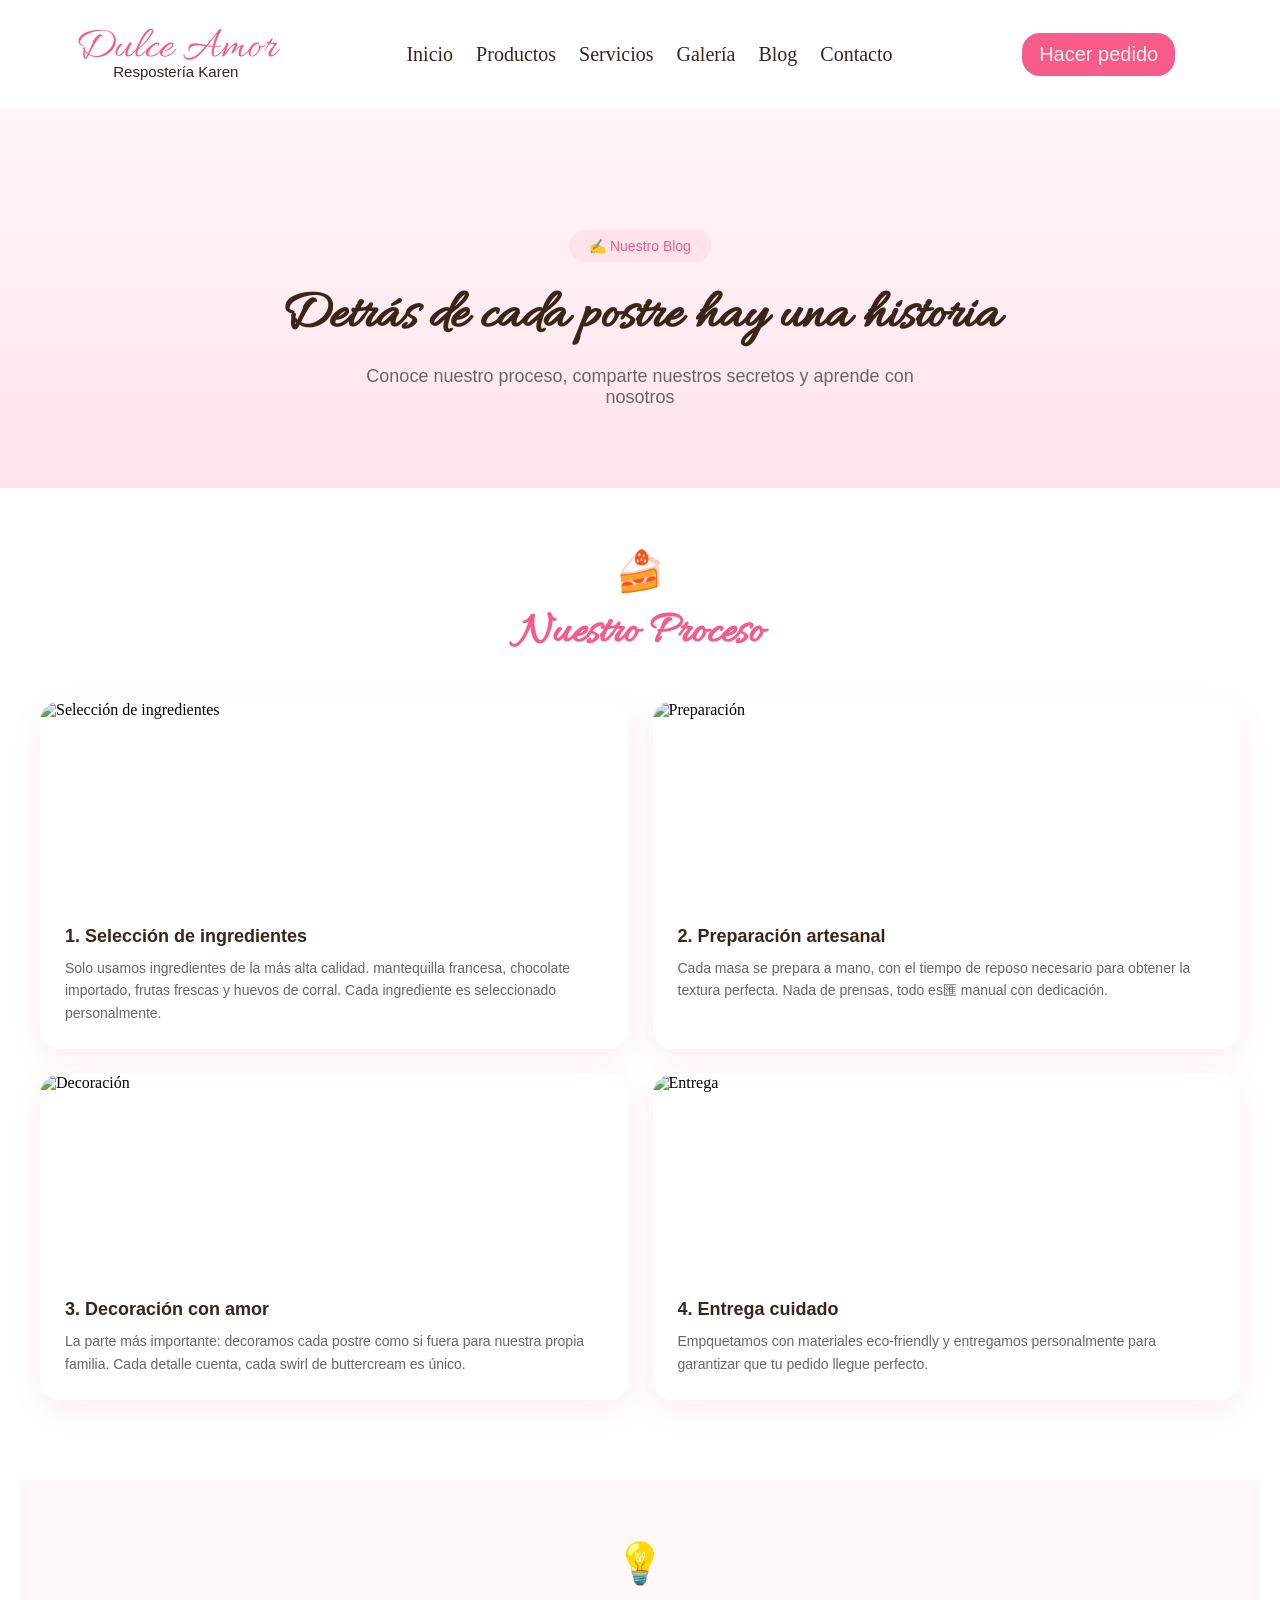
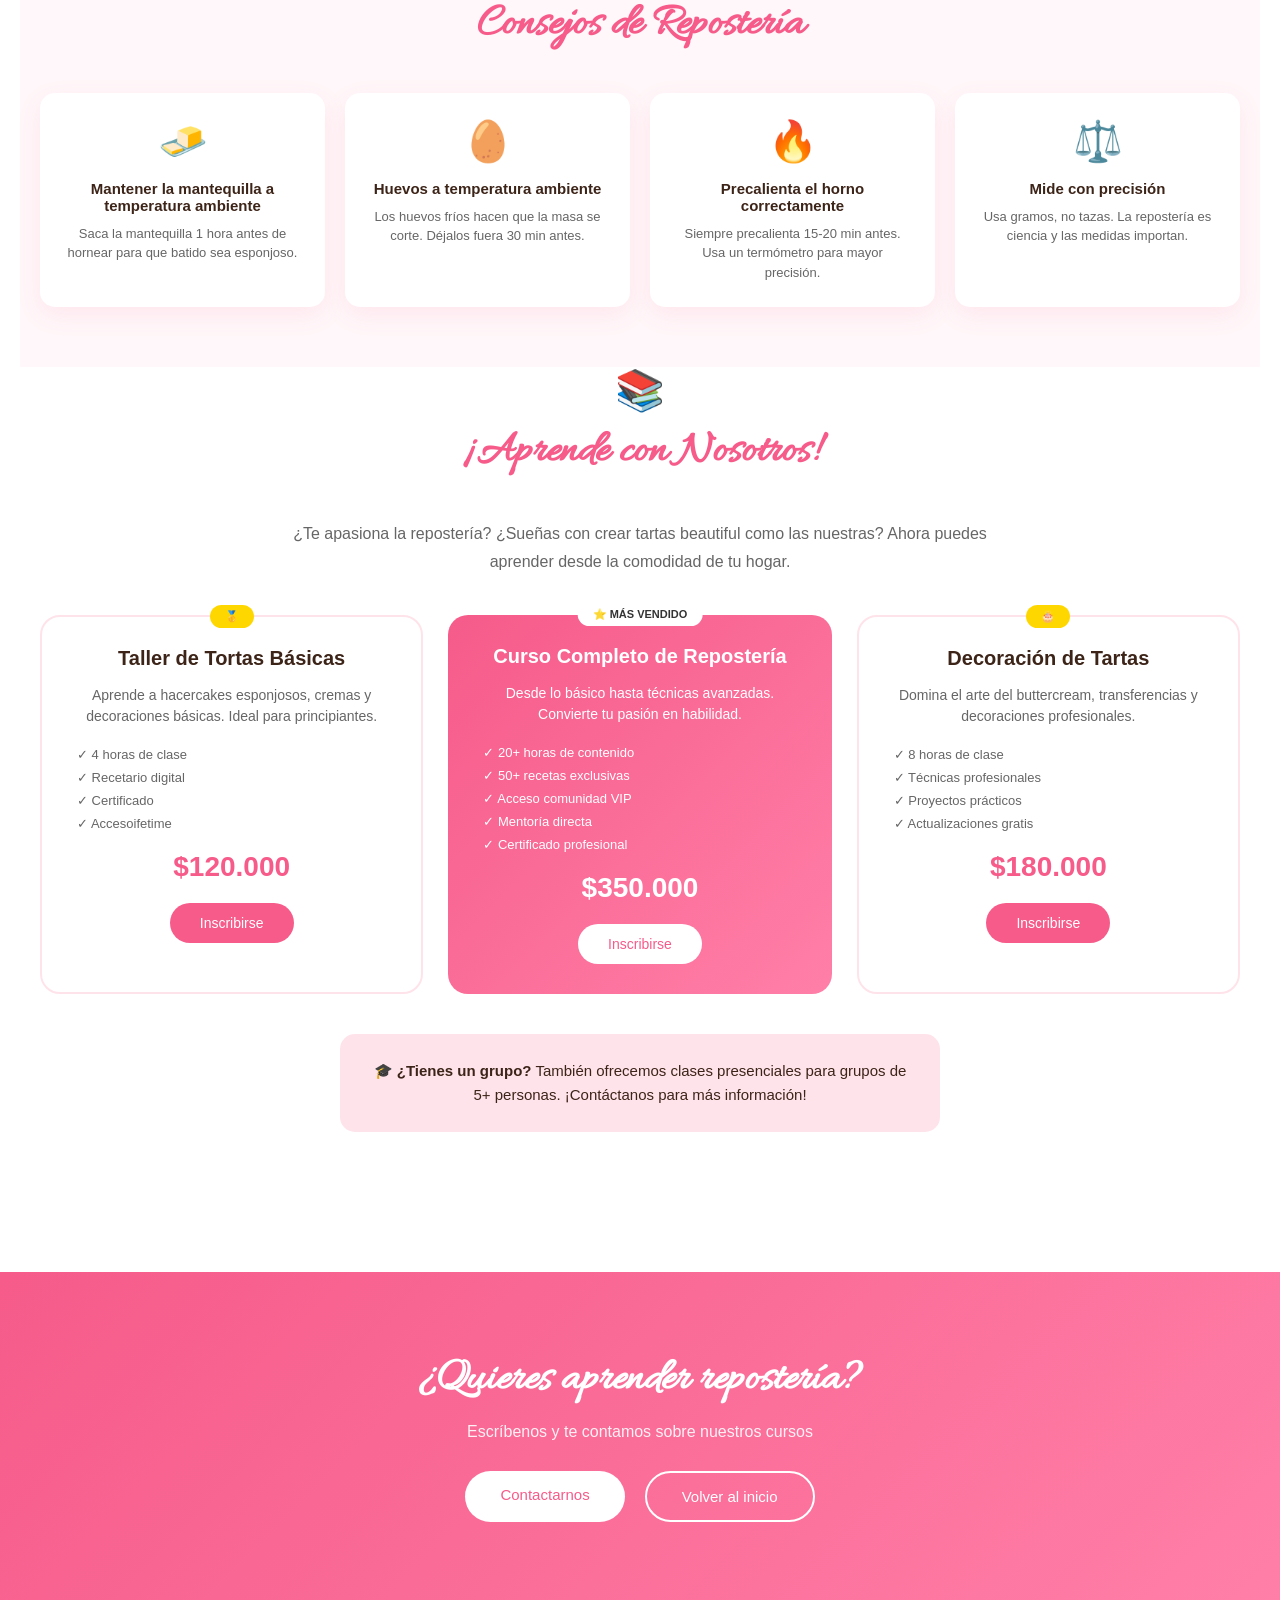
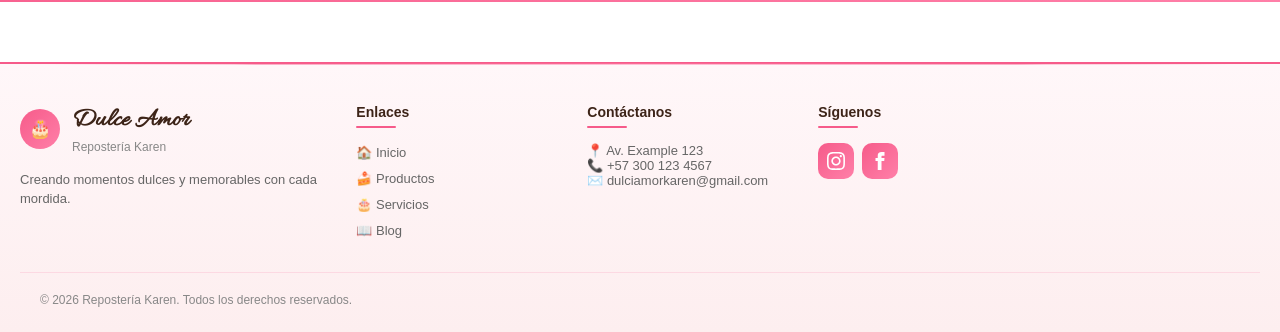
==== blog.html @ 6b04ffd4 "Agregar slider automatico con 4 imagenes en hero + particulas flotantes + enlace al blog en navbar +" ====
<!doctype html>
<html lang="es">
  <head>
    <meta charset="UTF-8" />
    <meta name="viewport" content="width=device-width, initial-scale=1.0" />
    <title>Blog - Repostería Karen</title>
    <link rel="stylesheet" href="style.css" />
    <link rel="stylesheet" href="blog.css" />
    <script src="script.js" defer></script>
  </head>
  <body>
    <header class="header">
      <nav class="navbar">
        <div class="navbar-brand">
          <div class="navbar-brand-text">
            <h1 class="navbar-title">Dulce Amor</h1>
            <span class="navbar-subtitle">Respostería Karen</span>
          </div>
        </div>

        <ul class="navbar-menu">
          <li><a href="index.html">Inicio</a></li>
          <li><a href="index.html#productos">Productos</a></li>
          <li><a href="servicios.html" target="_blank">Servicios</a></li>
          <li><a href="index.html#galeria">Galería</a></li>
          <li><a href="blog.html" class="active">Blog</a></li>
          <li><a href="index.html#contacto">Contacto</a></li>
        </ul>

        <a href="index.html#contacto" class="navbar-button">Hacer pedido</a>
      </nav>
    </header>

    <section class="blog-hero">
      <div class="blog-hero-content">
        <span class="blog-hero-tag">✍️ Nuestro Blog</span>
        <h1 class="blog-hero-title">Detrás de cada postre hay una historia</h1>
        <p class="blog-hero-subtitle">Conoce nuestro proceso, comparte nuestros secretos y aprende con nosotros</p>
      </div>
    </section>

    <section class="blog-sections">
      <div class="blog-container">
        
        <!-- Section: Nuestro Proceso -->
        <div class="blog-section">
          <div class="blog-section-header">
            <span class="blog-section-tag">🍰</span>
            <h2 class="blog-section-title">Nuestro Proceso</h2>
          </div>
          
          <div class="blog-cards">
            <article class="blog-card">
              <div class="blog-card-image">
                <img src="https://images.unsplash.com/photo-1556909114-f6e7ad7d3136?w=500&h=300&fit=crop" alt="Selección de ingredientes">
              </div>
              <div class="blog-card-content">
                <h3>1. Selección de ingredientes</h3>
                <p>Solo usamos ingredientes de la más alta calidad. mantequilla francesa, chocolate importado, frutas frescas y huevos de corral. Cada ingrediente es seleccionado personalmente.</p>
              </div>
            </article>
            
            <article class="blog-card">
              <div class="blog-card-image">
                <img src="https://images.unsplash.com/photo-1509440159596-0249088772ff?w=500&h=300&fit=crop" alt="Preparación">
              </div>
              <div class="blog-card-content">
                <h3>2. Preparación artesanal</h3>
                <p>Cada masa se prepara a mano, con el tiempo de reposo necesario para obtener la textura perfecta. Nada de prensas, todo es匯 manual con dedicación.</p>
              </div>
            </article>
            
            <article class="blog-card">
              <div class="blog-card-image">
                <img src="https://images.unsplash.com/photo-1571115177098-24ec42ed204d?w=500&h=300&fit=crop" alt="Decoración">
              </div>
              <div class="blog-card-content">
                <h3>3. Decoración con amor</h3>
                <p>La parte más importante: decoramos cada postre como si fuera para nuestra propia familia. Cada detalle cuenta, cada swirl de buttercream es único.</p>
              </div>
            </article>
            
            <article class="blog-card">
              <div class="blog-card-image">
                <img src="https://images.unsplash.com/photo-1606983340126-99ab4feaa64a?w=500&h=300&fit=crop" alt="Entrega">
              </div>
              <div class="blog-card-content">
                <h3>4. Entrega cuidado</h3>
                <p>Empquetamos con materiales eco-friendly y entregamos personalmente para garantizar que tu pedido llegue perfecto.</p>
              </div>
            </article>
          </div>
        </div>

        <!-- Section: Consejos -->
        <div class="blog-section alt-bg">
          <div class="blog-section-header">
            <span class="blog-section-tag">💡</span>
            <h2 class="blog-section-title">Consejos de Repostería</h2>
          </div>
          
          <div class="blog-tips-grid">
            <div class="blog-tip">
              <div class="blog-tip-icon">🧈</div>
              <h4>Mantener la mantequilla a temperatura ambiente</h4>
              <p>Saca la mantequilla 1 hora antes de hornear para que batido sea esponjoso.</p>
            </div>
            
            <div class="blog-tip">
              <div class="blog-tip-icon">🥚</div>
              <h4>Huevos a temperatura ambiente</h4>
              <p>Los huevos fríos hacen que la masa se corte. Déjalos fuera 30 min antes.</p>
            </div>
            
            <div class="blog-tip">
              <div class="blog-tip-icon">🔥</div>
              <h4>Precalienta el horno correctamente</h4>
              <p>Siempre precalienta 15-20 min antes. Usa un termómetro para mayor precisión.</p>
            </div>
            
            <div class="blog-tip">
              <div class="blog-tip-icon">⚖️</div>
              <h4>Mide con precisión</h4>
              <p>Usa gramos, no tazas. La repostería es ciencia y las medidas importan.</p>
            </div>
          </div>
        </div>

        <!-- Section: Clases -->
        <div class="blog-section classes-section">
          <div class="blog-section-header">
            <span class="blog-section-tag">📚</span>
            <h2 class="blog-section-title">¡Aprende con Nosotros!</h2>
          </div>
          
          <div class="classes-intro">
            <p>¿Te apasiona la repostería? ¿Sueñas con crear tartas beautiful como las nuestras? Ahora puedes aprender desde la comodidad de tu hogar.</p>
          </div>
          
          <div class="classes-grid">
            <div class="class-card">
              <div class="class-badge">🥇</div>
              <h3 class="class-title">Taller de Tortas Básicas</h3>
              <p class="class-description">Aprende a hacercakes esponjosos, cremas y decoraciones básicas. Ideal para principiantes.</p>
              <ul class="class-features">
                <li>✓ 4 horas de clase</li>
                <li>✓ Recetario digital</li>
                <li>✓ Certificado</li>
                <li>✓ Accesoifetime</li>
              </ul>
              <span class="class-price">$120.000</span>
              <a href="index.html#contacto" class="class-button">Inscribirse</a>
            </div>
            
            <div class="class-card featured">
              <div class="class-badge">⭐ MÁS VENDIDO</div>
              <h3 class="class-title">Curso Completo de Repostería</h3>
              <p class="class-description">Desde lo básico hasta técnicas avanzadas. Convierte tu pasión en habilidad.</p>
              <ul class="class-features">
                <li>✓ 20+ horas de contenido</li>
                <li>✓ 50+ recetas exclusivas</li>
                <li>✓ Acceso comunidad VIP</li>
                <li>✓ Mentoría directa</li>
                <li>✓ Certificado profesional</li>
              </ul>
              <span class="class-price">$350.000</span>
              <a href="index.html#contacto" class="class-button">Inscribirse</a>
            </div>
            
            <div class="class-card">
              <div class="class-badge">🎂</div>
              <h3 class="class-title">Decoración de Tartas</h3>
              <p class="class-description">Domina el arte del buttercream, transferencias y decoraciones profesionales.</p>
              <ul class="class-features">
                <li>✓ 8 horas de clase</li>
                <li>✓ Técnicas profesionales</li>
                <li>✓ Proyectos prácticos</li>
                <li>✓ Actualizaciones gratis</li>
              </ul>
              <span class="class-price">$180.000</span>
              <a href="index.html#contacto" class="class-button">Inscribirse</a>
            </div>
          </div>
          
          <div class="classes-cta">
            <p>🎓 <strong>¿Tienes un grupo?</strong> También ofrecemos clases presenciales para grupos de 5+ personas. ¡Contáctanos para más información!</p>
          </div>
        </div>

      </div>
    </section>

    <section class="cta-section">
      <div class="cta-container">
        <h2 class="cta-title">¿Quieres aprender repostería?</h2>
        <p class="cta-subtitle">Escríbenos y te contamos sobre nuestros cursos</p>
        <div class="cta-buttons">
          <a href="index.html#contacto" class="cta-button primary">Contactarnos</a>
          <a href="index.html" class="cta-button secondary">Volver al inicio</a>
        </div>
      </div>
    </section>

    <footer class="footer">
      <div class="footer-container">
        <div class="footer-brand">
          <div class="footer-logo">
            <div class="footer-logo-icon">🎂</div>
            <div>
              <h3>Dulce Amor</h3>
              <span style="font-family: 'Poppins', sans-serif; font-size: 12px; color: #888;">Repostería Karen</span>
            </div>
          </div>
          <p>Creando momentos dulces y memorables con cada mordida.</p>
        </div>
        
        <div class="footer-section">
          <h4>Enlaces</h4>
          <ul class="footer-links">
            <li><a href="index.html">🏠 Inicio</a></li>
            <li><a href="index.html#productos">🍰 Productos</a></li>
            <li><a href="servicios.html">🎂 Servicios</a></li>
            <li><a href="blog.html">📖 Blog</a></li>
          </ul>
        </div>
        
        <div class="footer-section">
          <h4>Contáctanos</h4>
          <p style="font-family: 'Poppins', sans-serif; font-size: 13px; color: #666;">📍 Av. Example 123</p>
          <p style="font-family: 'Poppins', sans-serif; font-size: 13px; color: #666;">📞 +57 300 123 4567</p>
          <p style="font-family: 'Poppins', sans-serif; font-size: 13px; color: #666;">✉️ dulciamorkaren@gmail.com</p>
        </div>
        
        <div class="footer-section">
          <h4>Síguenos</h4>
          <div class="social-icons">
            <a href="#" class="social-link">
              <svg xmlns="http://www.w3.org/2000/svg" width="18" height="18" viewBox="0 0 24 24" fill="white"><path d="M12 2.163c3.204 0 3.584.012 4.85.07 3.252.148 4.771 1.691 4.919 4.919.058 1.265.069 1.645.069 4.849 0 3.205-.012 3.584-.069 4.849-.149 3.225-1.664 4.771-4.919 4.919-1.266.058-1.644.07-4.85.07-3.204 0-3.584-.012-4.849-.07-3.26-.149-4.771-1.699-4.919-4.92-.058-1.265-.07-1.644-.07-4.849 0-3.204.013-3.583.07-4.849.149-3.227 1.664-4.771 4.919-4.919 1.266-.057 1.645-.069 4.849-.069zm0-2.163c-3.259 0-3.667.014-4.947.072-4.358.2-6.78 2.618-6.98 6.98-.059 1.281-.073 1.689-.073 4.948 0 3.259.014 3.668.072 4.948.2 4.358 2.618 6.78 6.98 6.98 1.281.058 1.689.072 4.948.072 3.259 0 3.668-.014 4.948-.072 4.354-.2 6.782-2.618 6.979-6.98.059-1.28.073-1.689.073-4.948 0-3.259-.014-3.667-.072-4.947-.196-4.354-2.617-6.78-6.979-6.98-1.281-.059-1.69-.073-4.949-.073zm0 5.838c-3.403 0-6.162 2.759-6.162 6.162s2.759 6.163 6.162 6.163 6.162-2.759 6.162-6.163c0-3.403-2.759-6.162-6.162-6.162zm0 10.162c-2.209 0-4-1.79-4-4 0-2.209 1.791-4 4-4s4 1.791 4 4c0 2.21-1.791 4-4 4zm6.406-11.845c-.796 0-1.441.645-1.441 1.44s.645 1.44 1.441 1.44c.795 0 1.439-.645 1.439-1.44s-.644-1.44-1.439-1.44z"/></svg>
            </a>
            <a href="#" class="social-link">
              <svg xmlns="http://www.w3.org/2000/svg" width="18" height="18" viewBox="0 0 24 24" fill="white"><path d="M9 8h-3v4h3v12h5v-12h3.642l.358-4h-4v-1.667c0-.955.192-1.333 1.115-1.333h2.885v-5h-3.808c-3.596 0-5.192 1.583-5.192 4.615v3.385z"/></svg>
            </a>
          </div>
        </div>
      </div>
      <div class="footer-bottom">
        <p>© 2026 Repostería Karen. Todos los derechos reservados.</p>
      </div>
    </footer>
  </body>
</html>
---- style.css ----
@import url("https://fonts.googleapis.com/css2?family=Dancing+Script:wght@400..700&display=swap");

@import url("https://fonts.googleapis.com/css2?family=Great+Vibes&display=swap");

@import url("https://fonts.googleapis.com/css2?family=Allura&display=swap");

:root {
  /* Fondo principal */
  --bg-soft-pink: #fdeeef;

  /* Rosa principal */
  --primary-pink: #f65b8a;

  /* Rosa botones */
  --button-pink: #ff7fa8;

  /* Rosa pastel claro */
  --light-pink: #f9c8d3;

  /* Rosa muy suave */
  --soft-rose: #ffe3ea;

  /* Texto oscuro */
  --dark-brown: #3d2418;

  /* Blanco crema */
  --cream-white: #fff9f8;

  /* Blanco navbar */
  --navbar-white: #ffffff;

  /* Sombras suaves */
  --shadow-pink: rgba(246, 91, 138, 0.15);

  /* Altura para móviles */
  --vh: 1vh;
}

* {
  margin: 0;
  padding: 0;
  box-sizing: border-box;
}

.header {
  width: 100%;
  position: fixed;
  top: 0;
  left: 0;
  z-index: 1000;
  background: var(--navbar-white);
  transition: box-shadow 0.3s ease, padding 0.3s ease;
}

.header.scrolled {
  box-shadow: 0 2px 20px rgba(61, 36, 24, 0.1);
}

.header.scrolled .navbar {
  padding: 15px 40px;
}

body {
  padding-top: 90px;
}

.navbar {
  display: flex;
  justify-content: space-around;
  align-items: center;
  padding: 30px 40px;
}

.navbar-menu {
  display: flex;
  align-items: center;
  gap: 23px;
  list-style: none;
}

a {
  text-decoration: none;
  color: #3d2418;
  font-size: 20px;
}

a:hover{
  color: lab(3.07% 3.67 3.43);
}

.navbar-brand {
  display: flex;
  align-items: center;
  margin-left: -30px;
}

img {
  width: 110px;
  height: 80px;
}

.navbar-brand-text {
  display: flex;
  flex-direction: column;
  align-items: center;
  justify-content: center;
  line-height: 0.8;
}

.navbar-title {
  color: var(--primary-pink);
  font-family: "Allura", cursive;
  font-weight: 400;
  font-style: normal;
  font-size: 45px;
}

.navbar-subtitle {
  font-family: "Poppins", sans-serif;
  color: #3d2418;
  font-size: 15px;
}

.navbar-button {
  padding: 10px 17px;
  border-radius: 18px;
  border: none;
  background-color: #f65b8a;
  font-family: "Poppins", sans-serif;
  color: var(--bg-soft-pink);
  align-items: center;
  display: flex;
  gap: 6px;
}

.navbar-button:hover {
  background-color: #f65b8af3;
  cursor: pointer;
}

.hero {
  width: 100%;
  height: auto;
  min-height: 100vh;
}

.hero-container {
  display: flex;
  justify-content: space-between;
  padding: 50px 130px;
}

.hero-content {
  color: var(--primary-pink);
  font-family: "Allura", cursive;
  font-weight: 400;
  font-style: normal;
  font-size: 40px;
  max-width: 500px;
}

.hero-title {
  font-family: "Allura", cursive;
  font-weight: 400;
  font-style: normal;
  font-size: 95px;
  line-height: 1.1;
  margin-bottom: 0;
}

.hero-subtitle {
  color: #3d2418;
  font-family: "Poppins", sans-serif;
}

.hero-subtitle-wrapper {
  max-width: 500px;
  font-size: 29px;
  margin-top: -15px;
}

.hero-highlight {
  font-family: "Poppins", sans-serif;
  font-size: 50px;
  font-weight: 100;
}

.hero-image {
  width: 600px;
  height: 570px;
  margin-left: 30px;
}

/* Slider del Hero */
.hero-slider {
  position: relative;
  width: 550px;
  height: 500px;
  border-radius: 25px;
  overflow: hidden;
  box-shadow: 0 20px 50px rgba(246, 91, 138, 0.25);
}

.slider-wrapper {
  width: 100%;
  height: 100%;
  position: relative;
}

.slider-slide {
  position: absolute;
  top: 0;
  left: 0;
  width: 100%;
  height: 100%;
  opacity: 0;
  transition: opacity 0.8s ease;
}

.slider-slide.active {
  opacity: 1;
}

.slider-slide img {
  width: 100%;
  height: 100%;
  object-fit: cover;
}

.slider-nav {
  position: absolute;
  top: 50%;
  left: 0;
  right: 0;
  transform: translateY(-50%);
  display: flex;
  justify-content: space-between;
  padding: 0 15px;
  pointer-events: none;
}

.slider-btn {
  width: 45px;
  height: 45px;
  background: rgba(255, 255, 255, 0.9);
  border: none;
  border-radius: 50%;
  cursor: pointer;
  font-size: 18px;
  color: var(--primary-pink);
  pointer-events: all;
  transition: all 0.3s ease;
  box-shadow: 0 4px 15px rgba(0,0,0,0.1);
}

.slider-btn:hover {
  background: var(--primary-pink);
  color: white;
  transform: scale(1.1);
}

.slider-dots {
  position: absolute;
  bottom: 20px;
  left: 50%;
  transform: translateX(-50%);
  display: flex;
  gap: 10px;
}

.dot {
  width: 12px;
  height: 12px;
  border-radius: 50%;
  background: rgba(255, 255, 255, 0.5);
  cursor: pointer;
  transition: all 0.3s ease;
}

.dot.active {
  background: var(--primary-pink);
  transform: scale(1.2);
}

.dot:hover {
  background: var(--button-pink);
}

/* Partículas flotantes */
.particles {
  position: absolute;
  top: 0;
  left: 0;
  width: 100%;
  height: 100%;
  overflow: hidden;
  pointer-events: none;
  z-index: 0;
}

.particle {
  position: absolute;
  border-radius: 50%;
  opacity: 0.6;
  animation: float-particle 15s infinite linear;
}

@keyframes float-particle {
  0% {
    transform: translateY(100vh) rotate(0deg);
    opacity: 0;
  }
  10% {
    opacity: 0.6;
  }
  90% {
    opacity: 0.6;
  }
  100% {
    transform: translateY(-100vh) rotate(360deg);
    opacity: 0;
  }
}

.hero-description-wrapper {
  max-width: 300px;
  margin-top: 17px;
}

.hero-description {
  font-weight: 100;
  color: #3d2418;
  font-family: "Poppins", sans-serif;
  font-size: 20px;
}

.hero-buttons {
  display: flex;
  align-items: center;
  gap: 20px;
  margin-top: 20px;
}

/* Banner de Promociones */
.promo-banner {
  padding: 40px 20px 60px;
  background: linear-gradient(180deg, #fff7f9 0%, var(--soft-rose) 100%);
}

.promo-container {
  max-width: 900px;
  margin: 0 auto;
  display: grid;
  grid-template-columns: repeat(2, 1fr);
  gap: 25px;
}

.promo-card {
  background: white;
  border-radius: 20px;
  padding: 25px;
  display: flex;
  align-items: center;
  gap: 20px;
  box-shadow: 0 10px 30px rgba(246, 91, 138, 0.12);
  transition: all 0.3s ease;
  position: relative;
  overflow: hidden;
}

.promo-card::before {
  content: '';
  position: absolute;
  top: 0;
  left: 0;
  width: 5px;
  height: 100%;
  background: linear-gradient(180deg, var(--primary-pink), var(--button-pink));
}

.promo-card:hover {
  transform: translateY(-5px);
  box-shadow: 0 20px 40px rgba(246, 91, 138, 0.2);
}

.promo-card.secondary {
  background: linear-gradient(135deg, var(--primary-pink), var(--button-pink));
  color: white;
}

.promo-card.secondary::before {
  background: white;
}

.promo-card.secondary .promo-badge {
  background: gold;
  color: #333;
}

.promo-card.secondary .promo-title,
.promo-card.secondary .promo-subtitle,
.promo-card.secondary .promo-description {
  color: white;
}

.promo-card.secondary .promo-button {
  background: white;
  color: var(--primary-pink);
}

.promo-badge {
  position: absolute;
  top: 10px;
  right: 10px;
  background: var(--primary-pink);
  color: white;
  font-family: "Poppins", sans-serif;
  font-size: 10px;
  font-weight: 600;
  padding: 4px 10px;
  border-radius: 12px;
  text-transform: uppercase;
}

.promo-content {
  flex: 1;
}

.promo-title {
  font-family: "Poppins", sans-serif;
  font-size: 18px;
  font-weight: 700;
  color: var(--primary-pink);
  margin-bottom: 5px;
}

.promo-subtitle {
  font-family: "Poppins", sans-serif;
  font-size: 13px;
  color: #666;
  margin-bottom: 8px;
}

.promo-code {
  font-family: "Poppins", sans-serif;
  font-size: 12px;
  color: var(--primary-pink);
  font-weight: 600;
  background: var(--soft-rose);
  padding: 4px 10px;
  border-radius: 8px;
  display: inline-block;
  margin-bottom: 10px;
}

.promo-description {
  font-family: "Poppins", sans-serif;
  font-size: 14px;
  color: var(--primary-pink);
  font-weight: 600;
}

.promo-button {
  display: inline-block;
  padding: 10px 18px;
  background: var(--primary-pink);
  color: white;
  border-radius: 20px;
  text-decoration: none;
  font-family: "Poppins", sans-serif;
  font-size: 12px;
  font-weight: 500;
  transition: all 0.3s ease;
}

.promo-button:hover {
  background: var(--button-pink);
  transform: scale(1.05);
}

.promo-image {
  font-size: 50px;
  flex-shrink: 0;
}

/* Responsive promo */
@media (max-width: 1024px) {
  .promo-container {
    grid-template-columns: 1fr;
    gap: 20px;
  }
  
  .promo-card {
    padding: 20px;
  }
}

.btn-primary {
  border: none;
  padding: 13.8px 20px;
  transition: 0.5s all;
  border-radius: 18px;
  background-color: var(--primary-pink);
  color: #fff;
}

.btn-secondary {
  border-radius: 18px;
  padding: 14px 24px;
  background-color: #fff;
  border: 1.8px #f65b8a solid;
  color: #f65b8a;
  transition: 0.6s all;
}

.btn-primary:hover {
  background-color: #fff;
  color: #f65b8a;
  cursor: pointer;
  border: #f65b8a 1.9px solid;
}

.btn-secondary:hover {
  background-color: #f65b8a;
  color: #fff;
  cursor: pointer;
  border: none;
}

.about {
  margin-top: 100px;
  width: 100%;
  padding: 10px 30px;
}

.about-container {
  width: 100%;
  max-width: 1000px;
  margin: 0 auto;
  height: auto;
  min-height: 500px;
  display: flex;
  gap: 60px;
  padding: 20px 30px;
  justify-content: center;
  align-items: center;
}

.about-title {
  color: #f65b8a;
  font-family: "Allura", cursive;
  font-weight: 500;
  font-style: normal;
  font-size: 50px;
  text-align: center;
}

.about-description {
  color: #3d2418;
  font-family: "Poppins", sans-serif;
  font-weight: 100;
  font-size: 16px;
}

.about-description-wrapper {
  max-width: 450px;
}

.about-features {
  display: flex;
  gap: 20px;
  width: 600px;
  height: 200px;
  text-align: center;
  margin-top: 40px;
}

.feature-title {
  font-size: 17px;
  color: #3d2418;
  font-family: "Poppins", sans-serif;
  line-height: 1.5;
}

.feature-description {
  font-size: 14px;
}

.feature-card {
  width: 120px;
  height: 200px;

  line-height: 1.2;
  font-family: "Poppins", sans-serif;
  font-weight: 100;
}

.about-image-wrapper {
  width: 350px;
  height: 370px;
}

.about-image {
  width: 350px;
  height: 370px;
  transition: 0.4s all;
}

.about-image:hover {
  transform: scale(1.1);
}

.featured_products {
  width: 100%;
  max-width: 1400px;
  margin: 0 auto;
  padding: 10px 20px;
  background: #fff7f9;
}

.section_title {
  text-align: center;
  margin-bottom: 30px;
}

.products_title {
  font-size: 65px;
  color: #f45b93;
  font-family: "Great Vibes", cursive;
  font-weight: 400;
}

.products_subtitle {
  margin-top: 10px;
  font-size: 18px;
  color: #6b4b4b;
  font-family: "Poppins", sans-serif;
}

.products_cards {
  display: flex;
  justify-content: center;
  gap: 20px;
  flex-wrap: wrap;
}

.product_card {
  width: 220px;
  background: #fff;
  border-radius: 20px;
  overflow: hidden;
  border: 1px solid #ffd6e5;
  transition: 0.3s;
}

.product_card:hover {
  transform: translateY(-4px);
}

.product_image {
  width: 100%;
  height: 180px;
}

.product_image img {
  width: 100%;
  height: 100%;
  object-fit: cover;
}

.product_content {
  padding: 18px;
  display: flex;
  flex-direction: column;
  align-items: center;
  gap: 10px;
}

.product_name {
  font-size: 16px;
  color: #4b2e2e;
  text-align: center;
  font-family: "Poppins", sans-serif;
}

.product_price {
  font-size: 16px;
  color: #f45b93;
  font-weight: 700;
  margin-top: 10px;
  font-family: "Poppins", sans-serif;
}

.product_button {
  width: 120px;
  height: 42px;
  border: none;
  border-radius: 40px;
  background: #f45b93;
  color: white;
  font-size: 16px;
  cursor: pointer;
  transition: 0.3s;
}

.product_button:hover {
  background: #ff2f75;
}

.morething {
  display: flex;
  align-items: center;
  justify-content: center;
}

.morecakes {
  padding: 12px 20px;
  background-color: #f45b93;
  color: #fff;
  border-radius: 13px;
  border: none;
  margin-top: 30px;
  display: flex;
  align-items: center;
  justify-content: center;
  gap: 8px;
  cursor: pointer;
  transition: 0.3s all;
}

.morecakes:hover {
  background-color: #ff0b65f0;
}

/* Servicios */
.services {
  padding: 80px 20px;
  background: white;
}

.services-container {
  max-width: 1200px;
  margin: 0 auto;
}

.services-header {
  text-align: center;
  margin-bottom: 50px;
}

.services-title {
  font-family: "Allura", cursive;
  font-size: 50px;
  color: var(--primary-pink);
}

.services-subtitle {
  font-family: "Poppins", sans-serif;
  font-size: 16px;
  color: var(--dark-brown);
  margin-top: 10px;
}

.services-grid {
  display: grid;
  grid-template-columns: repeat(4, 1fr);
  gap: 25px;
}

.service-card {
  background: #fff;
  border-radius: 20px;
  padding: 30px 25px;
  text-align: center;
  border: 2px solid var(--soft-rose);
  transition: all 0.3s ease;
  position: relative;
}

.service-card:hover {
  border-color: var(--primary-pink);
  transform: translateY(-5px);
  box-shadow: 0 15px 35px rgba(246, 91, 138, 0.15);
}

.service-card.featured {
  background: linear-gradient(135deg, var(--primary-pink), var(--button-pink));
  border: none;
  color: white;
}

.service-card.featured .service-description,
.service-card.featured .service-list li {
  color: rgba(255,255,255,0.9);
}

.service-card.featured .service-title {
  color: white;
}

.service-icon {
  font-size: 50px;
  margin-bottom: 15px;
}

.service-title {
  font-family: "Poppins", sans-serif;
  font-size: 20px;
  font-weight: 600;
  color: var(--dark-brown);
  margin-bottom: 15px;
}

.service-description {
  font-family: "Poppins", sans-serif;
  font-size: 13px;
  color: #666;
  line-height: 1.6;
  margin-bottom: 20px;
}

.service-list {
  list-style: none;
  padding: 0;
  margin: 0 0 20px 0;
  text-align: left;
}

.service-list li {
  font-family: "Poppins", sans-serif;
  font-size: 12px;
  color: #666;
  margin-bottom: 8px;
}

.service-button {
  display: inline-block;
  padding: 12px 25px;
  background: var(--primary-pink);
  color: white;
  border-radius: 25px;
  text-decoration: none;
  font-family: "Poppins", sans-serif;
  font-size: 14px;
  font-weight: 500;
  transition: all 0.3s ease;
}

.service-button:hover {
  background: var(--button-pink);
  transform: scale(1.05);
}

.service-card.featured .service-button {
  background: white;
  color: var(--primary-pink);
}

.service-card.featured .service-button:hover {
  background: var(--soft-rose);
}

/* Responsive servicios */
@media (max-width: 1024px) {
  .services-grid {
    grid-template-columns: repeat(2, 1fr);
  }
}

@media (max-width: 768px) {
  .services-grid {
    grid-template-columns: 1fr;
  }
  
  .service-card.featured {
    order: -1;
  }
}

/* Testimonios */
.testimonials {
  padding: 80px 20px;
  background: var(--soft-rose);
}

.testimonials-container {
  max-width: 1200px;
  margin: 0 auto;
}

.testimonials-header {
  text-align: center;
  margin-bottom: 50px;
}

.testimonials-title {
  font-family: "Allura", cursive;
  font-size: 50px;
  color: var(--primary-pink);
}

.testimonials-subtitle {
  font-family: "Poppins", sans-serif;
  font-size: 16px;
  color: var(--dark-brown);
  margin-top: 10px;
}

.testimonials-grid {
  display: grid;
  grid-template-columns: repeat(3, 1fr);
  gap: 30px;
}

.testimonial-card {
  background: white;
  border-radius: 20px;
  padding: 30px;
  text-align: center;
  box-shadow: 0 10px 30px rgba(246, 91, 138, 0.1);
  transition: transform 0.3s ease, box-shadow 0.3s ease;
  position: relative;
}

.testimonial-card:hover {
  transform: translateY(-5px);
  box-shadow: 0 20px 40px rgba(246, 91, 138, 0.2);
}

.testimonial-card.featured {
  background: linear-gradient(135deg, var(--primary-pink), var(--button-pink));
  color: white;
}

.testimonial-card.featured .testimonial-text {
  color: white;
}

.testimonial-card.featured .testimonial-author h4,
.testimonial-card.featured .testimonial-author span {
  color: white;
}

.testimonial-badge {
  position: absolute;
  top: -12px;
  right: 20px;
  background: gold;
  color: #333;
  font-family: "Poppins", sans-serif;
  font-size: 11px;
  font-weight: 600;
  padding: 5px 12px;
  border-radius: 20px;
}

.testimonial-image {
  width: 80px;
  height: 80px;
  margin: 0 auto 15px;
  border-radius: 50%;
  overflow: hidden;
  border: 3px solid var(--primary-pink);
}

.testimonial-image img {
  width: 100%;
  height: 100%;
  object-fit: cover;
}

.testimonial-stars {
  font-size: 20px;
  margin-bottom: 15px;
}

.testimonial-text {
  font-family: "Poppins", sans-serif;
  font-size: 14px;
  color: #666;
  line-height: 1.7;
  font-style: italic;
  margin-bottom: 20px;
}

.testimonial-author h4 {
  font-family: "Poppins", sans-serif;
  font-size: 16px;
  font-weight: 600;
  color: var(--dark-brown);
  margin-bottom: 5px;
}

.testimonial-author span {
  font-family: "Poppins", sans-serif;
  font-size: 13px;
  color: #888;
}

.testimonial-card.featured .testimonial-stars {
  color: gold;
}

/* Galería */
.gallery {
  padding: 80px 20px;
  background: var(--cream-white);
}

.gallery-container {
  max-width: 1200px;
  margin: 0 auto;
}

.gallery-header {
  text-align: center;
  margin-bottom: 50px;
}

.gallery-title {
  font-family: "Allura", cursive;
  font-size: 50px;
  color: var(--primary-pink);
}

.gallery-subtitle {
  font-family: "Poppins", sans-serif;
  font-size: 16px;
  color: var(--dark-brown);
  margin-top: 10px;
}

.gallery-grid {
  display: grid;
  grid-template-columns: repeat(4, 1fr);
  gap: 20px;
}

.gallery-item {
  position: relative;
  border-radius: 15px;
  overflow: hidden;
  cursor: pointer;
  aspect-ratio: 3/2;
}

.gallery-item img {
  width: 100%;
  height: 100%;
  object-fit: cover;
  transition: transform 0.4s ease;
}

.gallery-item:hover img {
  transform: scale(1.1);
}

.gallery-overlay {
  position: absolute;
  bottom: 0;
  left: 0;
  right: 0;
  background: linear-gradient(transparent, rgba(246, 91, 138, 0.9));
  padding: 20px;
  transform: translateY(100%);
  transition: transform 0.3s ease;
}

.gallery-item:hover .gallery-overlay {
  transform: translateY(0);
}

.gallery-overlay span {
  color: white;
  font-family: "Poppins", sans-serif;
  font-size: 16px;
  font-weight: 500;
}

/* Contacto */
.contact {
  padding: 80px 20px;
  background: linear-gradient(180deg, #fff7f9 0%, #fdeeef 100%);
}

.contact-container {
  max-width: 1100px;
  margin: 0 auto;
  display: flex;
  gap: 50px;
  align-items: flex-start;
}

.contact-info {
  flex: 1;
}

.contact-title {
  font-family: "Allura", cursive;
  font-size: 50px;
  color: var(--primary-pink);
  margin-bottom: 10px;
}

.contact-subtitle {
  font-family: "Poppins", sans-serif;
  font-size: 16px;
  color: var(--dark-brown);
  margin-bottom: 30px;
}

.contact-options {
  display: flex;
  flex-direction: column;
  gap: 15px;
}

.contact-option {
  display: flex;
  align-items: center;
  gap: 15px;
  padding: 15px 20px;
  background: #fff;
  border-radius: 15px;
  text-decoration: none;
  box-shadow: 0 5px 20px rgba(246, 91, 138, 0.1);
  transition: transform 0.3s ease, box-shadow 0.3s ease;
}

.contact-option:hover {
  transform: translateY(-3px);
  box-shadow: 0 10px 30px rgba(246, 91, 138, 0.2);
}

.contact-icon {
  display: flex;
  align-items: center;
  justify-content: center;
}

.contact-option.whatsapp .contact-icon svg path {
  fill: #25D366;
  transition: fill 0.3s ease;
}

.contact-option.whatsapp:hover .contact-icon svg path {
  fill: #fff;
}

.contact-option.phone {
  color: var(--primary-pink);
}

.contact-option.phone .contact-icon svg {
  color: var(--primary-pink);
  transition: color 0.3s ease;
}

.contact-option.phone:hover .contact-icon svg {
  color: #fff;
}

.contact-option.email .contact-icon svg path {
  transition: fill 0.3s ease;
}

.contact-option.email:hover .contact-icon svg path {
  fill: #fff;
}

.contact-text h4 {
  font-family: "Poppins", sans-serif;
  font-size: 16px;
  color: var(--dark-brown);
  margin-bottom: 3px;
}

.contact-text p {
  font-family: "Poppins", sans-serif;
  font-size: 14px;
  color: #888;
}

.contact-option.whatsapp:hover {
  background: #25D366;
}

.contact-option.whatsapp:hover .contact-text p,
.contact-option.whatsapp:hover .contact-text h4 {
  color: #fff;
}

.contact-option.phone:hover {
  background: var(--primary-pink);
}

.contact-option.phone:hover .contact-text p,
.contact-option.phone:hover .contact-text h4 {
  color: #fff;
}

.contact-option.email:hover {
  background: #EA4335;
}

.contact-option.email:hover .contact-text p,
.contact-option.email:hover .contact-text h4 {
  color: #fff;
}

.contact-form-wrapper {
  flex: 1;
  background: #fff;
  padding: 30px;
  border-radius: 20px;
  box-shadow: 0 10px 40px rgba(246, 91, 138, 0.15);
}

.contact-form {
  display: flex;
  flex-direction: column;
  gap: 15px;
}

.form-input,
.form-textarea {
  padding: 15px 20px;
  border: 2px solid #f0e0e0;
  border-radius: 12px;
  font-family: "Poppins", sans-serif;
  font-size: 14px;
  transition: border-color 0.3s ease, box-shadow 0.3s ease;
}

.form-input:focus,
.form-textarea:focus {
  outline: none;
  border-color: var(--primary-pink);
  box-shadow: 0 0 0 4px rgba(246, 91, 138, 0.1);
}

.form-textarea {
  resize: none;
}

.form-button {
  padding: 15px 30px;
  background: var(--primary-pink);
  color: #fff;
  border: none;
  border-radius: 12px;
  font-family: "Poppins", sans-serif;
  font-size: 16px;
  cursor: pointer;
  transition: background 0.3s ease, transform 0.3s ease;
}

.form-button:hover {
  background: var(--button-pink);
  transform: translateY(-2px);
}

/* Footer */
.footer {
  background: linear-gradient(180deg, #fff7f9 0%, #fdeeef 100%);
  border-top: 2px solid var(--primary-pink);
  padding: 40px 20px 25px;
  margin-top: 60px;
  position: relative;
}

.footer::before {
  content: '';
  position: absolute;
  top: -2px;
  left: 0;
  right: 0;
  height: 4px;
  background: linear-gradient(90deg, 
    transparent 0%, 
    var(--primary-pink) 20%, 
    var(--button-pink) 50%, 
    var(--primary-pink) 80%, 
    transparent 100%
  );
  border-radius: 50%;
  opacity: 0.6;
  transform: scaleY(0.4);
}

.footer-container {
  max-width: 1400px;
  margin: 0 auto;
  display: grid;
  grid-template-columns: 1.5fr 1fr 1fr 1fr 1fr;
  gap: 20px;
  padding-bottom: 25px;
  border-bottom: 1px solid rgba(246, 91, 138, 0.15);
}

.footer-brand {
  display: flex;
  flex-direction: column;
  gap: 15px;
}

.footer-logo {
  display: flex;
  align-items: center;
  gap: 12px;
}

.footer-logo-icon {
  width: 40px;
  height: 40px;
  background: linear-gradient(135deg, var(--primary-pink), var(--button-pink));
  border-radius: 50%;
  display: flex;
  align-items: center;
  justify-content: center;
  font-size: 18px;
}

.footer-brand h3 {
  font-family: "Allura", cursive;
  font-size: 26px;
  color: var(--dark-brown);
  margin: 0;
}

.footer-brand p {
  font-family: "Poppins", sans-serif;
  font-size: 13px;
  color: #666;
  line-height: 1.5;
}

.footer-brand .footer-tagline {
  color: var(--primary-pink);
  font-style: italic;
  font-size: 13px;
  margin-top: 8px;
}

.footer-section h4 {
  font-family: "Poppins", sans-serif;
  font-size: 14px;
  font-weight: 600;
  color: var(--dark-brown);
  margin-bottom: 15px;
  position: relative;
  padding-bottom: 8px;
}

.footer-section h4::after {
  content: '';
  position: absolute;
  bottom: 0;
  left: 0;
  width: 40px;
  height: 2px;
  background: var(--primary-pink);
  border-radius: 2px;
}

.footer-section h4:empty::after {
  display: none;
}

.footer-links {
  list-style: none;
  padding: 0;
  margin: 0;
}

.footer-links li {
  margin-bottom: 8px;
}

.footer-links a {
  font-family: "Poppins", sans-serif;
  font-size: 13px;
  color: #666;
  text-decoration: none;
  transition: color 0.3s ease, padding-left 0.3s ease;
}

.footer-links a:hover {
  color: var(--primary-pink);
  padding-left: 5px;
}

.footer-contact-item {
  display: flex;
  align-items: flex-start;
  gap: 10px;
  margin-bottom: 12px;
}

.footer-contact-icon {
  width: 28px;
  height: 28px;
  background: var(--soft-rose);
  border-radius: 6px;
  display: flex;
  align-items: center;
  justify-content: center;
  flex-shrink: 0;
}

.footer-contact-icon svg {
  display: block;
}

.footer-contact-text {
  font-family: "Poppins", sans-serif;
  font-size: 13px;
  color: #666;
  line-height: 1.4;
}

.footer-contact-text strong {
  color: var(--dark-brown);
  display: block;
  margin-bottom: 2px;
}

.footer-schedule {
  display: flex;
  flex-direction: column;
  gap: 6px;
}

.footer-schedule-item {
  display: flex;
  justify-content: space-between;
  font-family: "Poppins", sans-serif;
  font-size: 12px;
  color: #666;
  padding: 6px 10px;
  background: rgba(246, 91, 138, 0.05);
  border-radius: 6px;
}

.footer-schedule-item .day {
  font-weight: 500;
  color: var(--dark-brown);
}

.footer-schedule-item .time {
  color: var(--primary-pink);
}

.social-icons {
  display: flex;
  gap: 8px;
}

.social-link {
  width: 36px;
  height: 36px;
  background: linear-gradient(135deg, var(--primary-pink), var(--button-pink));
  border-radius: 10px;
  display: flex;
  align-items: center;
  justify-content: center;
  font-size: 16px;
  transition: transform 0.3s ease, box-shadow 0.3s ease;
  text-decoration: none;
}

.social-link:hover {
  transform: translateY(-3px);
  box-shadow: 0 6px 15px rgba(246, 91, 138, 0.4);
}

.social-link svg {
  display: block;
}

.footer-bottom {
  max-width: 1200px;
  margin: 0 auto;
  padding-top: 20px;
  display: flex;
  justify-content: space-between;
  align-items: center;
  flex-wrap: wrap;
  gap: 10px;
}

.footer-bottom p {
  font-family: "Poppins", sans-serif;
  font-size: 12px;
  color: #888;
  margin: 0;
}

.footer-bottom-links {
  display: flex;
  gap: 15px;
}

.footer-bottom-links a {
  font-family: "Poppins", sans-serif;
  font-size: 12px;
  color: #888;
  text-decoration: none;
  transition: color 0.3s ease;
}

.footer-bottom-links a:hover {
  color: var(--primary-pink);
}

/* Animaciones */
@keyframes fadeInUp {
  from {
    opacity: 0;
    transform: translateY(30px);
  }
  to {
    opacity: 1;
    transform: translateY(0);
  }
}

@keyframes fadeInLeft {
  from {
    opacity: 0;
    transform: translateX(-30px);
  }
  to {
    opacity: 1;
    transform: translateX(0);
  }
}

@keyframes fadeInRight {
  from {
    opacity: 0;
    transform: translateX(30px);
  }
  to {
    opacity: 1;
    transform: translateX(0);
  }
}

@keyframes pulse {
  0%, 100% {
    transform: scale(1);
  }
  50% {
    transform: scale(1.05);
  }
}

@keyframes float {
  0%, 100% {
    transform: translateY(0);
  }
  50% {
    transform: translateY(-10px);
  }
}

@keyframes shimmer {
  0% {
    background-position: -200% center;
  }
  100% {
    background-position: 200% center;
  }
}

/* Animaciones en elementos */
.navbar {
  animation: fadeInDown 0.8s ease forwards;
}

@keyframes fadeInDown {
  from {
    opacity: 0;
    transform: translateY(-20px);
  }
  to {
    opacity: 1;
    transform: translateY(0);
  }
}

.hero-content {
  animation: fadeInLeft 1s ease forwards;
  animation-delay: 0.3s;
  opacity: 0;
}

.hero-image-wrapper {
  animation: fadeInRight 1s ease forwards;
  animation-delay: 0.5s;
  opacity: 0;
}

.hero-image {
  animation: float 3s ease-in-out infinite;
}

.about {
  animation: fadeInUp 1s ease forwards;
}

.feature-card {
  animation: fadeInUp 0.6s ease forwards;
}

.feature-card:nth-child(1) { animation-delay: 0.1s; opacity: 0; }
.feature-card:nth-child(2) { animation-delay: 0.2s; opacity: 0; }
.feature-card:nth-child(3) { animation-delay: 0.3s; opacity: 0; }
.feature-card:nth-child(4) { animation-delay: 0.4s; opacity: 0; }

.product_card {
  animation: fadeInUp 0.6s ease forwards;
  opacity: 0;
}

.product_card:nth-child(1) { animation-delay: 0.1s; }
.product_card:nth-child(2) { animation-delay: 0.2s; }
.product_card:nth-child(3) { animation-delay: 0.3s; }
.product_card:nth-child(4) { animation-delay: 0.4s; }

.navbar-menu li a {
  position: relative;
  transition: color 0.3s ease;
}

.navbar-menu li a::after {
  content: '';
  position: absolute;
  bottom: -5px;
  left: 0;
  width: 0;
  height: 2px;
  background: var(--primary-pink);
  transition: width 0.3s ease;
}

.navbar-menu li a:hover::after {
  width: 100%;
}

.navbar-button {
  animation: pulse 2s ease-in-out infinite;
}

/* Hover mejorados */
.product_card {
  box-shadow: 0 10px 30px rgba(246, 91, 138, 0.15);
}

.product_card:hover {
  box-shadow: 0 20px 40px rgba(246, 91, 138, 0.3);
}

.feature-card {
  transition: transform 0.3s ease, box-shadow 0.3s ease;
}

.feature-card:hover {
  transform: translateY(-5px);
  box-shadow: 0 10px 25px rgba(246, 91, 138, 0.2);
}

/* Scroll suave */
html {
  scroll-behavior: smooth;
}

/* Animaciones al hacer scroll (usadas por JavaScript) */
.animate-on-scroll {
  opacity: 0;
  transform: translateY(30px);
  transition: opacity 0.6s ease, transform 0.6s ease;
}

.animate-on-scroll.visible {
  opacity: 1;
  transform: translateY(0);
}

.feature-card.visible {
  animation: fadeInUp 0.6s ease forwards;
}

.feature-card:nth-child(1).visible { animation-delay: 0.1s; }
.feature-card:nth-child(2).visible { animation-delay: 0.2s; }
.feature-card:nth-child(3).visible { animation-delay: 0.3s; }
.feature-card:nth-child(4).visible { animation-delay: 0.4s; }

.product_card.visible {
  animation: fadeInUp 0.6s ease forwards;
}

.product_card:nth-child(1).visible { animation-delay: 0.1s; }
.product_card:nth-child(2).visible { animation-delay: 0.2s; }
.product_card:nth-child(3).visible { animation-delay: 0.3s; }
.product_card:nth-child(4).visible { animation-delay: 0.4s; }

.contact-option.visible {
  animation: fadeInUp 0.5s ease forwards;
}

.contact-option:nth-child(1).visible { animation-delay: 0.1s; }
.contact-option:nth-child(2).visible { animation-delay: 0.2s; }
.contact-option:nth-child(3).visible { animation-delay: 0.3s; }

/* Menú Hamburguesa */
.hamburger {
  display: none;
  flex-direction: column;
  gap: 5px;
  background: none;
  border: none;
  cursor: pointer;
  padding: 10px;
  z-index: 1001;
}

.hamburger-line {
  width: 25px;
  height: 3px;
  background: var(--dark-brown);
  border-radius: 2px;
  transition: all 0.3s ease;
}

.hamburger.active .hamburger-line:nth-child(1) {
  transform: rotate(45deg) translate(5px, 5px);
}

.hamburger.active .hamburger-line:nth-child(2) {
  opacity: 0;
}

.hamburger.active .hamburger-line:nth-child(3) {
  transform: rotate(-45deg) translate(5px, -5px);
}

@media (max-width: 768px) {
  .hamburger {
    display: flex;
  }
}

/* Responsive */
/* Responsive para tablets y grandes */
@media (max-width: 1024px) {
  
  .navbar {
    flex-wrap: wrap;
    justify-content: center;
    gap: 20px;
  }
  
  .navbar-menu {
    order: 3;
    width: 100%;
    justify-content: center;
  }
  
  .hero-container {
    flex-direction: column;
    padding: 40px 30px;
    text-align: center;
    height: auto;
  }
  
  .hero-content {
    max-width: 100%;
  }
  
  .hero-description-wrapper {
    margin: 15px auto;
  }
  
  .hero-buttons {
    justify-content: center;
  }
  
  .hero-image-wrapper {
    width: 100%;
    max-width: 500px;
    margin: 30px auto 0;
  }
  
  .hero-image {
    width: 100%;
    height: auto;
    margin: 0;
  }
  
  .about-container {
    flex-direction: column;
    width: 100%;
    height: auto;
    gap: 30px;
  }
  
  .about-features {
    width: 100%;
    flex-wrap: wrap;
    justify-content: center;
    height: auto;
  }
}

/* Responsive para tablets pequeñas y celulares grandes */
@media (max-width: 768px) {
  
  .hamburger {
    display: flex;
  }
  
  .navbar-menu {
    position: absolute;
    top: 100%;
    left: 0;
    width: 100%;
    background: var(--navbar-white);
    flex-direction: column;
    padding: 20px;
    gap: 15px;
    box-shadow: 0 10px 20px rgba(0,0,0,0.1);
    display: none;
  }
  
  .navbar-menu.active {
    display: flex;
  }
  
  .navbar-menu li {
    text-align: center;
  }
  
  .navbar-button {
    display: none;
  }
  
  .navbar {
    padding: 15px 20px;
  }
  
  .navbar-brand {
    margin-left: 0;
  }
  
  .navbar-title {
    font-size: 35px;
  }
  
  .navbar-menu {
    gap: 12px;
  }
  
  .navbar-menu li a {
    font-size: 14px;
  }
  
  .hero-title {
    font-size: 50px;
  }
  
  .hero-subtitle-wrapper {
    font-size: 24px;
  }
  
  .hero-highlight {
    font-size: 32px;
  }
  
  .hero-description {
    font-size: 16px;
  }
  
  .about {
    padding: 10px 20px;
  }
  
  .about-image-wrapper {
    width: 100%;
    max-width: 350px;
  }
  
  .about-image {
    width: 100%;
    height: auto;
  }
  
  .about-features {
    flex-direction: row;
    flex-wrap: wrap;
  }
  
  .feature-card {
    width: 45%;
    min-width: 140px;
  }
  
  .products_cards {
    flex-wrap: wrap;
    gap: 15px;
  }
  
  .product_card {
    width: calc(50% - 10px);
    min-width: 160px;
  }
  
  .contact-container {
    flex-direction: column;
    gap: 30px;
  }
  
  .contact-info,
  .contact-form-wrapper {
    width: 100%;
  }
  
  .contact-options {
    flex-direction: row;
    flex-wrap: wrap;
  }
  
  .contact-option {
    flex: 1;
    min-width: 140px;
  }
  
  .footer-container {
    flex-direction: column;
    text-align: center;
    align-items: center;
  }
  
  .social-icons {
    justify-content: center;
  }
}

/* Responsive para celulares pequeños */
@media (max-width: 480px) {
  
  .navbar {
    padding: 10px 15px;
  }
  
  .navbar-title {
    font-size: 28px;
  }
  
  .navbar-subtitle {
    font-size: 12px;
  }
  
  .navbar-menu {
    gap: 8px;
  }
  
  .navbar-menu li a {
    font-size: 12px;
  }
  
  .navbar-button {
    padding: 8px 14px;
    font-size: 12px;
  }
  
  .hero {
    height: auto;
    min-height: 100vh;
  }
  
  .hero-title {
    font-size: 38px;
  }
  
  .hero-subtitle-wrapper {
    font-size: 20px;
  }
  
  .hero-highlight {
    font-size: 26px;
  }
  
  .hero-buttons {
    flex-direction: column;
    gap: 10px;
  }
  
  .btn-primary,
  .btn-secondary {
    width: 100%;
    max-width: 250px;
  }
  
  .about-title {
    font-size: 36px;
  }
  
  .feature-card {
    width: 100%;
    max-width: 200px;
  }
  
  .products_title {
    font-size: 38px;
  }
  
  .products_subtitle {
    font-size: 14px;
  }
  
  .product_card {
    width: 100%;
    max-width: 280px;
  }
  
  .contact-title {
    font-size: 36px;
  }
  
  .contact-option {
    flex-direction: column;
    text-align: center;
    padding: 12px;
  }
  
  .contact-form-wrapper {
    padding: 20px;
  }
  
  .form-input,
  .form-textarea {
    padding: 12px 15px;
    font-size: 14px;
  }
  
  .footer {
    padding: 30px 15px 15px;
  }
  
  .footer-brand h3 {
    font-size: 28px;
  }
  
  .footer-contact h4,
  .footer-social h4 {
    font-size: 16px;
  }
  
  /* Testimonios responsive */
  .testimonials-grid {
    grid-template-columns: 1fr;
    gap: 20px;
  }
  
  .testimonial-card.featured {
    order: -1;
  }
  
  /* Galería responsive */
  .gallery-grid {
    grid-template-columns: 1fr;
  }
  
  .gallery-item {
    display: block !important;
  }
  
  /* Contacto responsive */
  .contact-container {
    flex-direction: column;
  }
  
  .contact-info,
  .contact-form-wrapper {
    width: 100%;
  }
  
  .contact-options {
    flex-direction: row;
    flex-wrap: wrap;
  }
  
  .contact-option {
    flex: 1;
    min-width: 140px;
  }
  
  /* Footer responsive */
  .footer-container {
    grid-template-columns: 1fr 1fr;
    gap: 20px;
  }
  
  .footer-brand {
    grid-column: 1 / -1;
  }
  
  .footer-logo {
    justify-content: center;
  }
  
  .footer-section h4::after {
    left: 50%;
    transform: translateX(-50%);
  }
  
  .footer-contact-item {
    justify-content: center;
  }
  
  .social-icons {
    justify-content: center;
  }
}
---- blog.css ----
/* Blog Hero */
.blog-hero {
  padding: 140px 20px 80px;
  background: linear-gradient(180deg, #fff7f9 0%, var(--soft-rose) 100%);
  text-align: center;
}

.blog-hero-tag {
  font-family: "Poppins", sans-serif;
  font-size: 14px;
  color: var(--primary-pink);
  background: var(--soft-rose);
  padding: 8px 20px;
  border-radius: 20px;
  display: inline-block;
  margin-bottom: 20px;
}

.blog-hero-title {
  font-family: "Allura", cursive;
  font-size: 55px;
  color: var(--dark-brown);
  margin-bottom: 15px;
}

.blog-hero-subtitle {
  font-family: "Poppins", sans-serif;
  font-size: 18px;
  color: #666;
  max-width: 600px;
  margin: 0 auto;
}

/* Blog Sections */
.blog-sections {
  padding: 60px 20px;
  background: white;
}

.blog-container {
  max-width: 1200px;
  margin: 0 auto;
}

.blog-section {
  margin-bottom: 80px;
}

.blog-section.alt-bg {
  background: #fff7f9;
  margin: 0 -20px;
  padding: 60px 20px;
}

.blog-section-header {
  text-align: center;
  margin-bottom: 40px;
}

.blog-section-tag {
  font-size: 40px;
  display: block;
  margin-bottom: 10px;
}

.blog-section-title {
  font-family: "Allura", cursive;
  font-size: 45px;
  color: var(--primary-pink);
}

/* Blog Cards - Proceso */
.blog-cards {
  display: grid;
  grid-template-columns: repeat(2, 1fr);
  gap: 25px;
}

.blog-card {
  background: white;
  border-radius: 20px;
  overflow: hidden;
  box-shadow: 0 10px 30px rgba(246, 91, 138, 0.1);
  transition: all 0.3s ease;
}

.blog-card:hover {
  transform: translateY(-5px);
  box-shadow: 0 20px 40px rgba(246, 91, 138, 0.2);
}

.blog-card-image {
  height: 200px;
  overflow: hidden;
}

.blog-card-image img {
  width: 100%;
  height: 100%;
  object-fit: cover;
  transition: transform 0.4s ease;
}

.blog-card:hover .blog-card-image img {
  transform: scale(1.1);
}

.blog-card-content {
  padding: 25px;
}

.blog-card-content h3 {
  font-family: "Poppins", sans-serif;
  font-size: 18px;
  font-weight: 600;
  color: var(--dark-brown);
  margin-bottom: 10px;
}

.blog-card-content p {
  font-family: "Poppins", sans-serif;
  font-size: 14px;
  color: #666;
  line-height: 1.6;
}

/* Tips Grid */
.blog-tips-grid {
  display: grid;
  grid-template-columns: repeat(4, 1fr);
  gap: 20px;
}

.blog-tip {
  background: white;
  border-radius: 15px;
  padding: 25px;
  text-align: center;
  box-shadow: 0 8px 25px rgba(246, 91, 138, 0.1);
  transition: all 0.3s ease;
}

.blog-tip:hover {
  transform: translateY(-5px);
  box-shadow: 0 15px 35px rgba(246, 91, 138, 0.2);
}

.blog-tip-icon {
  font-size: 40px;
  margin-bottom: 15px;
}

.blog-tip h4 {
  font-family: "Poppins", sans-serif;
  font-size: 15px;
  font-weight: 600;
  color: var(--dark-brown);
  margin-bottom: 10px;
}

.blog-tip p {
  font-family: "Poppins", sans-serif;
  font-size: 13px;
  color: #666;
  line-height: 1.5;
}

/* Clases Section */
.classes-intro {
  text-align: center;
  max-width: 700px;
  margin: 0 auto 40px;
}

.classes-intro p {
  font-family: "Poppins", sans-serif;
  font-size: 16px;
  color: #666;
  line-height: 1.7;
}

.classes-grid {
  display: grid;
  grid-template-columns: repeat(3, 1fr);
  gap: 25px;
  margin-bottom: 40px;
}

.class-card {
  background: white;
  border-radius: 20px;
  padding: 30px;
  text-align: center;
  border: 2px solid var(--soft-rose);
  transition: all 0.3s ease;
  position: relative;
}

.class-card:hover {
  border-color: var(--primary-pink);
  transform: translateY(-5px);
  box-shadow: 0 15px 35px rgba(246, 91, 138, 0.15);
}

.class-card.featured {
  border: none;
  background: linear-gradient(135deg, var(--primary-pink), var(--button-pink));
  color: white;
}

.class-card.featured .class-title,
.class-card.featured .class-description,
.class-card.featured .class-features li,
.class-card.featured .class-price {
  color: white;
}

.class-badge {
  position: absolute;
  top: -12px;
  left: 50%;
  transform: translateX(-50%);
  background: gold;
  color: #333;
  font-family: "Poppins", sans-serif;
  font-size: 11px;
  font-weight: 600;
  padding: 5px 15px;
  border-radius: 15px;
  white-space: nowrap;
}

.class-card.featured .class-badge {
  background: white;
}

.class-title {
  font-family: "Poppins", sans-serif;
  font-size: 20px;
  font-weight: 600;
  color: var(--dark-brown);
  margin-bottom: 15px;
}

.class-description {
  font-family: "Poppins", sans-serif;
  font-size: 14px;
  color: #666;
  margin-bottom: 20px;
  line-height: 1.5;
}

.class-features {
  list-style: none;
  padding: 0;
  margin: 0 0 20px 0;
  text-align: left;
}

.class-features li {
  font-family: "Poppins", sans-serif;
  font-size: 13px;
  color: #666;
  margin-bottom: 8px;
  padding-left: 5px;
}

.class-price {
  font-family: "Poppins", sans-serif;
  font-size: 28px;
  font-weight: 700;
  color: var(--primary-pink);
  display: block;
  margin-bottom: 20px;
}

.class-card.featured .class-price {
  color: white;
}

.class-button {
  display: inline-block;
  padding: 12px 30px;
  background: var(--primary-pink);
  color: white;
  border-radius: 25px;
  text-decoration: none;
  font-family: "Poppins", sans-serif;
  font-size: 14px;
  font-weight: 500;
  transition: all 0.3s ease;
}

.class-button:hover {
  background: var(--button-pink);
  transform: scale(1.05);
}

.class-card.featured .class-button {
  background: white;
  color: var(--primary-pink);
}

.class-card.featured .class-button:hover {
  background: var(--soft-rose);
}

.classes-cta {
  text-align: center;
  background: var(--soft-rose);
  padding: 25px;
  border-radius: 15px;
  max-width: 600px;
  margin: 0 auto;
}

.classes-cta p {
  font-family: "Poppins", sans-serif;
  font-size: 15px;
  color: var(--dark-brown);
  line-height: 1.6;
}

/* CTA Section */
.cta-section {
  padding: 80px 20px;
  background: linear-gradient(135deg, var(--primary-pink), var(--button-pink));
  text-align: center;
}

.cta-container {
  max-width: 700px;
  margin: 0 auto;
}

.cta-title {
  font-family: "Allura", cursive;
  font-size: 45px;
  color: white;
  margin-bottom: 15px;
}

.cta-subtitle {
  font-family: "Poppins", sans-serif;
  font-size: 16px;
  color: rgba(255,255,255,0.9);
  margin-bottom: 30px;
}

.cta-buttons {
  display: flex;
  gap: 20px;
  justify-content: center;
  flex-wrap: wrap;
}

.cta-button {
  padding: 15px 35px;
  border-radius: 30px;
  text-decoration: none;
  font-family: "Poppins", sans-serif;
  font-size: 15px;
  font-weight: 500;
  transition: all 0.3s ease;
}

.cta-button.primary {
  background: white;
  color: var(--primary-pink);
}

.cta-button.primary:hover {
  transform: translateY(-3px);
  box-shadow: 0 10px 25px rgba(0,0,0,0.2);
}

.cta-button.secondary {
  background: transparent;
  color: white;
  border: 2px solid white;
}

.cta-button.secondary:hover {
  background: white;
  color: var(--primary-pink);
}

/* Responsive */
@media (max-width: 1024px) {
  .blog-cards {
    grid-template-columns: 1fr;
  }
  
  .blog-tips-grid {
    grid-template-columns: repeat(2, 1fr);
  }
  
  .classes-grid {
    grid-template-columns: 1fr;
    gap: 30px;
  }
  
  .class-card.featured {
    order: -1;
  }
}

@media (max-width: 768px) {
  .blog-hero {
    padding: 100px 20px 60px;
  }
  
  .blog-hero-title {
    font-size: 40px;
  }
  
  .blog-tips-grid {
    grid-template-columns: 1fr;
  }
  
  .blog-section-title {
    font-size: 36px;
  }
}
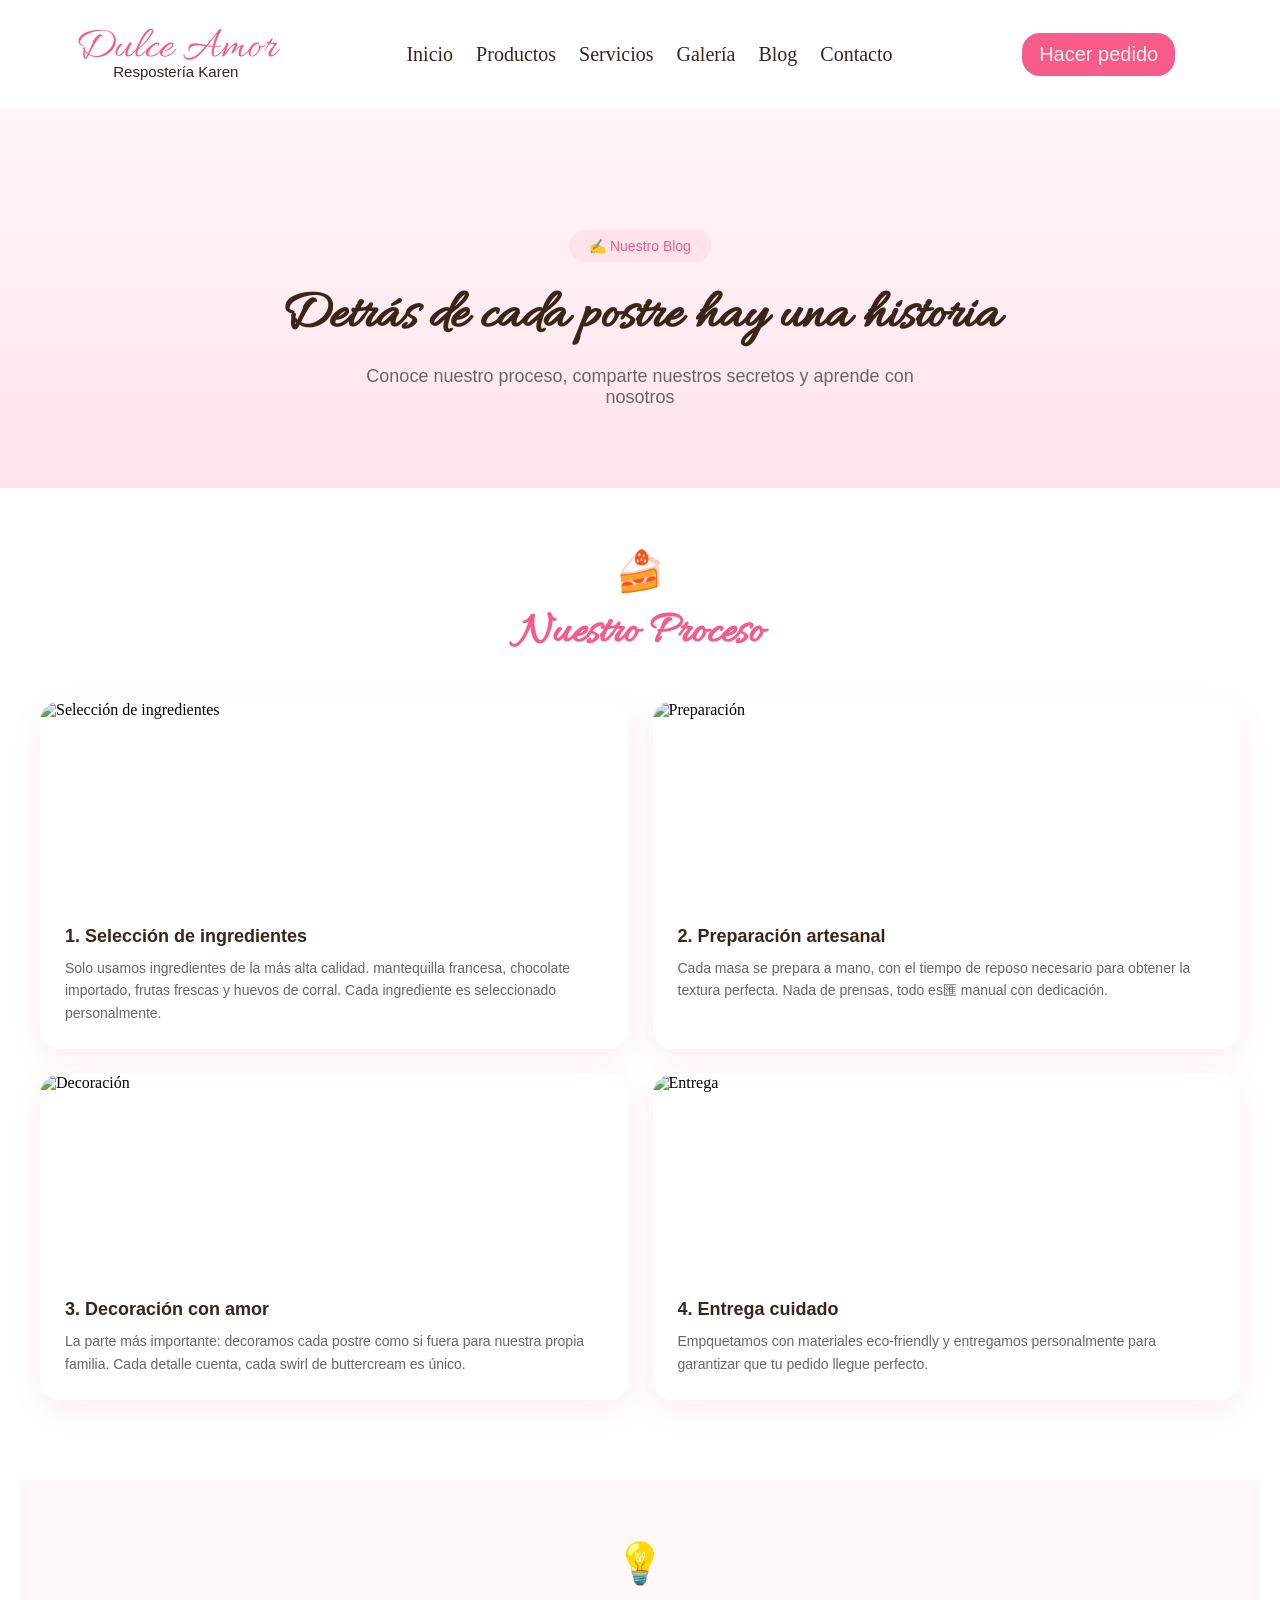
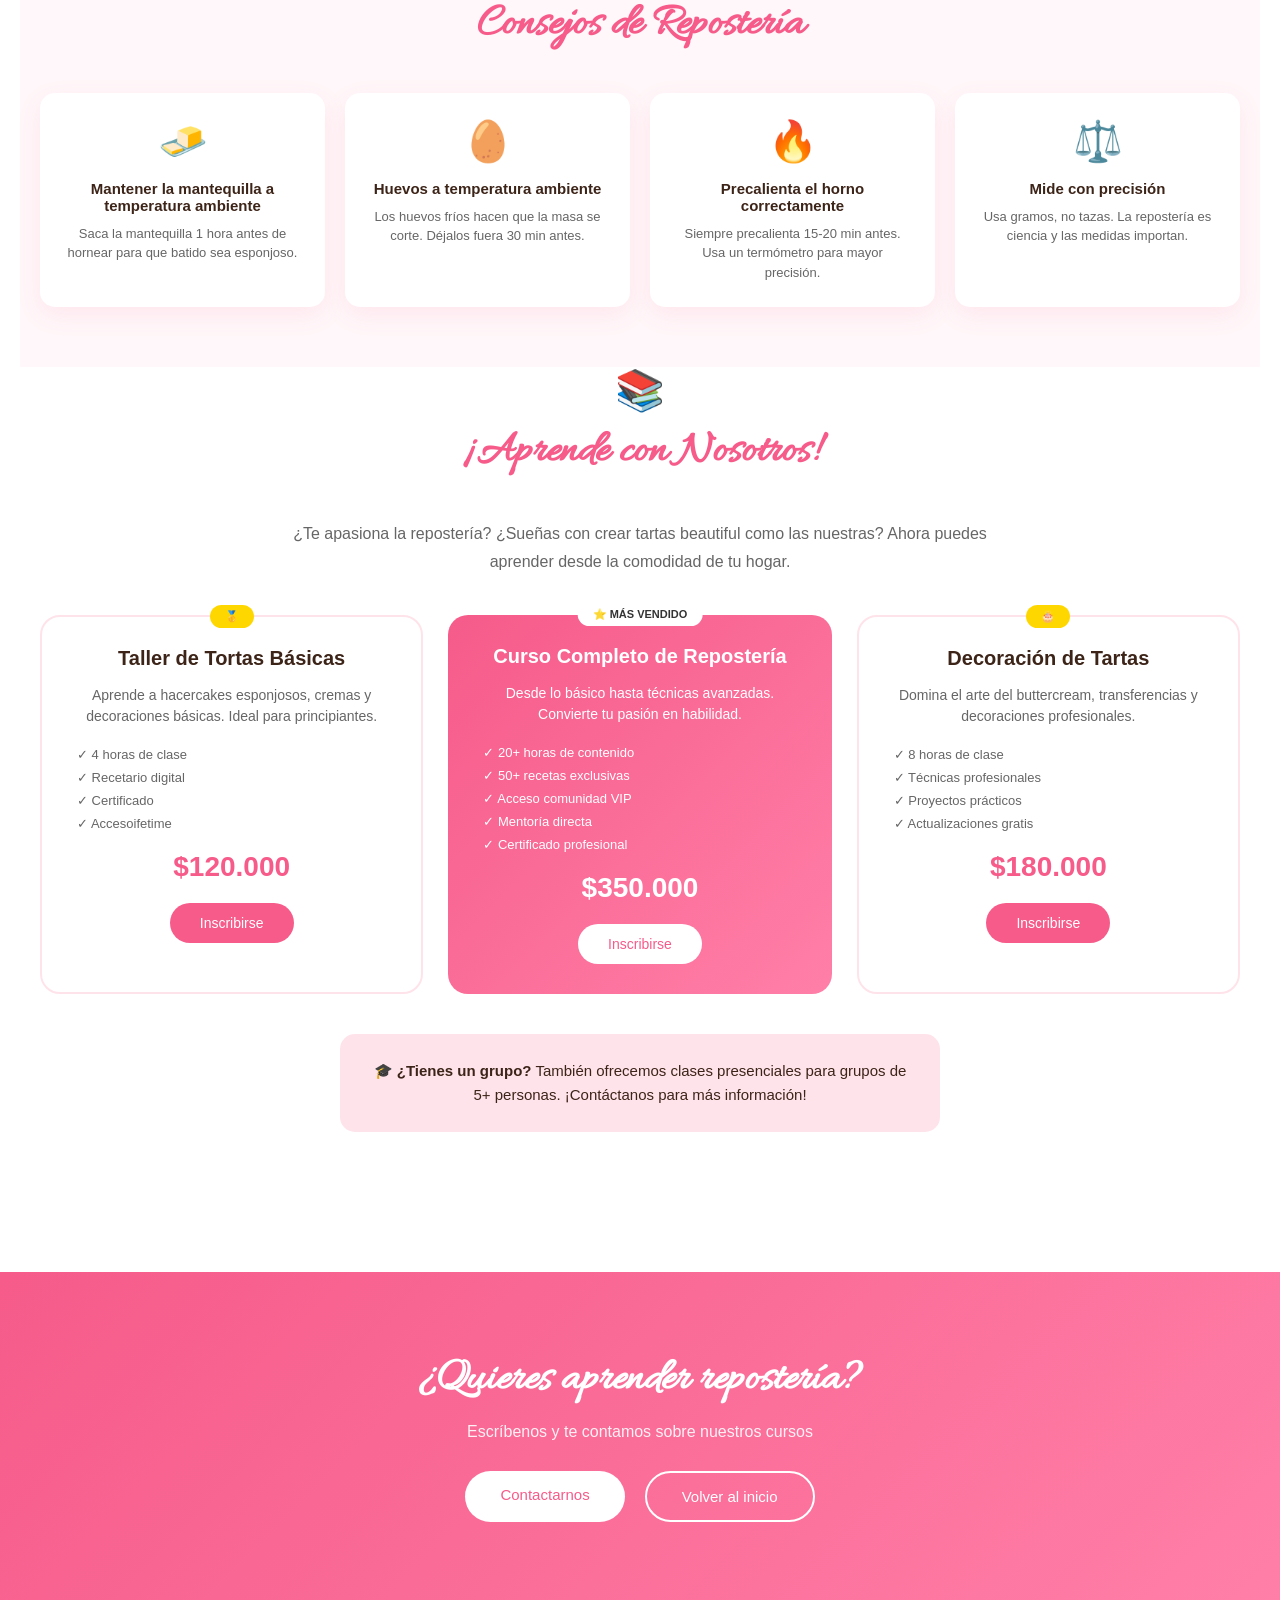
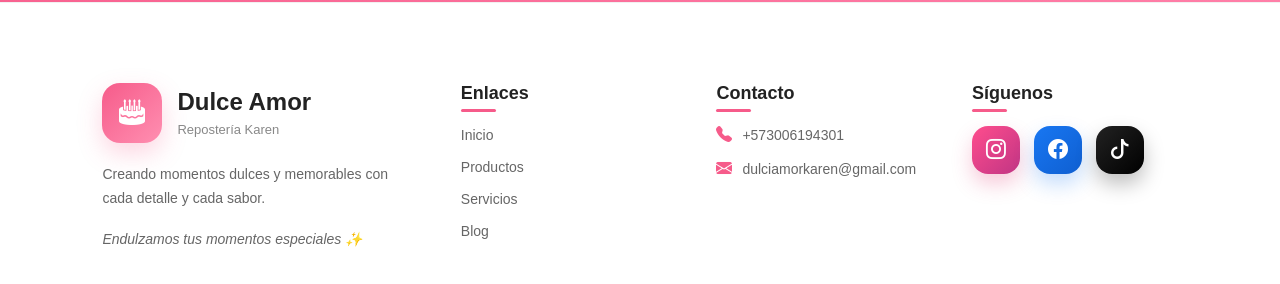
==== commit 057ee075: "Footer dinámico: ahora se genera con JS y evita código duplicado en todas las páginas" ====
--- a/blog.html
+++ b/blog.html
@@ -3,9 +3,13 @@
   <head>
     <meta charset="UTF-8" />
     <meta name="viewport" content="width=device-width, initial-scale=1.0" />
+    <meta name="description" content="Blog de repostería con consejos, recetas y clases de repostería artesanal. Aprende a hacer tortas, cupcakes y decoración profesional." />
+    <link rel="canonical" href="https://dulceamorkaren.com/blog.html" />
     <title>Blog - Repostería Karen</title>
     <link rel="stylesheet" href="style.css" />
     <link rel="stylesheet" href="blog.css" />
+    <!-- Bootstrap Icons para iconos del footer -->
+    <link rel="stylesheet" href="https://cdn.jsdelivr.net/npm/bootstrap-icons@1.11.3/font/bootstrap-icons.min.css" />
     <script src="script.js" defer></script>
   </head>
   <body>
@@ -203,49 +207,85 @@
 
     <footer class="footer">
       <div class="footer-container">
+        <!-- BRAND -->
         <div class="footer-brand">
           <div class="footer-logo">
-            <div class="footer-logo-icon">🎂</div>
+            <div class="footer-logo-icon">
+              <i class="bi bi-cake2-fill"></i>
+            </div>
+
             <div>
               <h3>Dulce Amor</h3>
-              <span style="font-family: 'Poppins', sans-serif; font-size: 12px; color: #888;">Repostería Karen</span>
-            </div>
-          </div>
-          <p>Creando momentos dulces y memorables con cada mordida.</p>
-        </div>
-        
+              <span>Repostería Karen</span>
+            </div>
+          </div>
+
+          <p>
+            Creando momentos dulces y memorables con cada detalle y cada sabor.
+          </p>
+
+          <p class="footer-tagline">Endulzamos tus momentos especiales ✨</p>
+        </div>
+
+        <!-- LINKS -->
         <div class="footer-section">
           <h4>Enlaces</h4>
+
           <ul class="footer-links">
-            <li><a href="index.html">🏠 Inicio</a></li>
-            <li><a href="index.html#productos">🍰 Productos</a></li>
-            <li><a href="servicios.html">🎂 Servicios</a></li>
-            <li><a href="blog.html">📖 Blog</a></li>
+            <li><a href="index.html">Inicio</a></li>
+            <li><a href="index.html#productos">Productos</a></li>
+            <li><a href="servicios.html">Servicios</a></li>
+            <li><a href="blog.html">Blog</a></li>
           </ul>
         </div>
-        
+
+        <!-- CONTACT -->
         <div class="footer-section">
-          <h4>Contáctanos</h4>
-          <p style="font-family: 'Poppins', sans-serif; font-size: 13px; color: #666;">📍 Av. Example 123</p>
-          <p style="font-family: 'Poppins', sans-serif; font-size: 13px; color: #666;">📞 +57 300 123 4567</p>
-          <p style="font-family: 'Poppins', sans-serif; font-size: 13px; color: #666;">✉️ dulciamorkaren@gmail.com</p>
-        </div>
-        
+          <h4>Contacto</h4>
+
+          <div class="footer-contact">
+            <p>
+              <i class="bi bi-telephone-fill"></i>
+              +573006194301
+            </p>
+
+            <p>
+              <i class="bi bi-envelope-fill"></i>
+              dulciamorkaren@gmail.com
+            </p>
+          </div>
+        </div>
+
+        <!-- SOCIAL -->
         <div class="footer-section">
           <h4>Síguenos</h4>
+
           <div class="social-icons">
-            <a href="#" class="social-link">
-              <svg xmlns="http://www.w3.org/2000/svg" width="18" height="18" viewBox="0 0 24 24" fill="white"><path d="M12 2.163c3.204 0 3.584.012 4.85.07 3.252.148 4.771 1.691 4.919 4.919.058 1.265.069 1.645.069 4.849 0 3.205-.012 3.584-.069 4.849-.149 3.225-1.664 4.771-4.919 4.919-1.266.058-1.644.07-4.85.07-3.204 0-3.584-.012-4.849-.07-3.26-.149-4.771-1.699-4.919-4.92-.058-1.265-.07-1.644-.07-4.849 0-3.204.013-3.583.07-4.849.149-3.227 1.664-4.771 4.919-4.919 1.266-.057 1.645-.069 4.849-.069zm0-2.163c-3.259 0-3.667.014-4.947.072-4.358.2-6.78 2.618-6.98 6.98-.059 1.281-.073 1.689-.073 4.948 0 3.259.014 3.668.072 4.948.2 4.358 2.618 6.78 6.98 6.98 1.281.058 1.689.072 4.948.072 3.259 0 3.668-.014 4.948-.072 4.354-.2 6.782-2.618 6.979-6.98.059-1.28.073-1.689.073-4.948 0-3.259-.014-3.667-.072-4.947-.196-4.354-2.617-6.78-6.979-6.98-1.281-.059-1.69-.073-4.949-.073zm0 5.838c-3.403 0-6.162 2.759-6.162 6.162s2.759 6.163 6.162 6.163 6.162-2.759 6.162-6.163c0-3.403-2.759-6.162-6.162-6.162zm0 10.162c-2.209 0-4-1.79-4-4 0-2.209 1.791-4 4-4s4 1.791 4 4c0 2.21-1.791 4-4 4zm6.406-11.845c-.796 0-1.441.645-1.441 1.44s.645 1.44 1.441 1.44c.795 0 1.439-.645 1.439-1.44s-.644-1.44-1.439-1.44z"/></svg>
+            <a
+              href="https://www.instagram.com/karens_cake_shop?igsh=MTE1emZhOHY5aHpueQ%3D%3D"
+              target="_blank"
+              class="social-link instagram"
+            >
+              <i class="bi bi-instagram"></i>
             </a>
-            <a href="#" class="social-link">
-              <svg xmlns="http://www.w3.org/2000/svg" width="18" height="18" viewBox="0 0 24 24" fill="white"><path d="M9 8h-3v4h3v12h5v-12h3.642l.358-4h-4v-1.667c0-.955.192-1.333 1.115-1.333h2.885v-5h-3.808c-3.596 0-5.192 1.583-5.192 4.615v3.385z"/></svg>
+
+            <a
+              href="https://facebook.com/dulceamorkaren"
+              target="_blank"
+              class="social-link facebook"
+            >
+              <i class="bi bi-facebook"></i>
             </a>
-          </div>
-        </div>
-      </div>
-      <div class="footer-bottom">
-        <p>© 2026 Repostería Karen. Todos los derechos reservados.</p>
-      </div>
-    </footer>
+
+            <a
+              href="https://tiktok.com/@dulceamorkaren"
+              target="_blank"
+              class="social-link tiktok"
+            >
+              <i class="bi bi-tiktok"></i>
+            </a>
+          </div>
+        </div>
+      </div>
   </body>
 </html>
--- a/style.css
+++ b/style.css
@@ -49,7 +49,9 @@
   left: 0;
   z-index: 1000;
   background: var(--navbar-white);
-  transition: box-shadow 0.3s ease, padding 0.3s ease;
+  transition:
+    box-shadow 0.3s ease,
+    padding 0.3s ease;
 }
 
 .header.scrolled {
@@ -57,7 +59,7 @@
 }
 
 .header.scrolled .navbar {
-  padding: 15px 40px;
+  padding: 22px 40px;
 }
 
 body {
@@ -84,7 +86,7 @@
   font-size: 20px;
 }
 
-a:hover{
+a:hover {
   color: lab(3.07% 3.67 3.43);
 }
 
@@ -148,6 +150,7 @@
   display: flex;
   justify-content: space-between;
   padding: 50px 130px;
+  gap: 40px;
 }
 
 .hero-content {
@@ -196,9 +199,17 @@
   position: relative;
   width: 550px;
   height: 500px;
+  min-width: 280px;
   border-radius: 25px;
   overflow: hidden;
   box-shadow: 0 20px 50px rgba(246, 91, 138, 0.25);
+}
+
+.hero-slider img {
+  width: 100%;
+  height: 100%;
+  object-fit: cover;
+  object-position: center;
 }
 
 .slider-wrapper {
@@ -250,7 +261,7 @@
   color: var(--primary-pink);
   pointer-events: all;
   transition: all 0.3s ease;
-  box-shadow: 0 4px 15px rgba(0,0,0,0.1);
+  box-shadow: 0 4px 15px rgba(0, 0, 0, 0.1);
 }
 
 .slider-btn:hover {
@@ -358,10 +369,10 @@
 .promo-card {
   background: white;
   border-radius: 20px;
-  padding: 25px;
+  padding: 30px;
   display: flex;
   align-items: center;
-  gap: 20px;
+  gap: 25px;
   box-shadow: 0 10px 30px rgba(246, 91, 138, 0.12);
   transition: all 0.3s ease;
   position: relative;
@@ -369,7 +380,7 @@
 }
 
 .promo-card::before {
-  content: '';
+  content: "";
   position: absolute;
   top: 0;
   left: 0;
@@ -428,17 +439,19 @@
 
 .promo-title {
   font-family: "Poppins", sans-serif;
-  font-size: 18px;
+  font-size: 22px;
   font-weight: 700;
   color: var(--primary-pink);
-  margin-bottom: 5px;
+  margin-bottom: 8px;
+  line-height: 1.2;
 }
 
 .promo-subtitle {
   font-family: "Poppins", sans-serif;
-  font-size: 13px;
+  font-size: 14px;
   color: #666;
-  margin-bottom: 8px;
+  margin-bottom: 12px;
+  line-height: 1.4;
 }
 
 .promo-code {
@@ -455,20 +468,21 @@
 
 .promo-description {
   font-family: "Poppins", sans-serif;
-  font-size: 14px;
+  font-size: 18px;
   color: var(--primary-pink);
-  font-weight: 600;
+  font-weight: 700;
+  margin-bottom: 15px;
 }
 
 .promo-button {
   display: inline-block;
-  padding: 10px 18px;
+  padding: 12px 24px;
   background: var(--primary-pink);
   color: white;
-  border-radius: 20px;
+  border-radius: 25px;
   text-decoration: none;
   font-family: "Poppins", sans-serif;
-  font-size: 12px;
+  font-size: 14px;
   font-weight: 500;
   transition: all 0.3s ease;
 }
@@ -479,7 +493,7 @@
 }
 
 .promo-image {
-  font-size: 50px;
+  font-size: 60px;
   flex-shrink: 0;
 }
 
@@ -489,7 +503,7 @@
     grid-template-columns: 1fr;
     gap: 20px;
   }
-  
+
   .promo-card {
     padding: 20px;
   }
@@ -791,7 +805,7 @@
 
 .service-card.featured .service-description,
 .service-card.featured .service-list li {
-  color: rgba(255,255,255,0.9);
+  color: rgba(255, 255, 255, 0.9);
 }
 
 .service-card.featured .service-title {
@@ -871,7 +885,7 @@
   .services-grid {
     grid-template-columns: 1fr;
   }
-  
+
   .service-card.featured {
     order: -1;
   }
@@ -918,7 +932,9 @@
   padding: 30px;
   text-align: center;
   box-shadow: 0 10px 30px rgba(246, 91, 138, 0.1);
-  transition: transform 0.3s ease, box-shadow 0.3s ease;
+  transition:
+    transform 0.3s ease,
+    box-shadow 0.3s ease;
   position: relative;
 }
 
@@ -1124,7 +1140,9 @@
   border-radius: 15px;
   text-decoration: none;
   box-shadow: 0 5px 20px rgba(246, 91, 138, 0.1);
-  transition: transform 0.3s ease, box-shadow 0.3s ease;
+  transition:
+    transform 0.3s ease,
+    box-shadow 0.3s ease;
 }
 
 .contact-option:hover {
@@ -1139,7 +1157,7 @@
 }
 
 .contact-option.whatsapp .contact-icon svg path {
-  fill: #25D366;
+  fill: #25d366;
   transition: fill 0.3s ease;
 }
 
@@ -1182,8 +1200,10 @@
 }
 
 .contact-option.whatsapp:hover {
-  background: #25D366;
-}
+  background: #25d366;
+}
+
+
 
 .contact-option.whatsapp:hover .contact-text p,
 .contact-option.whatsapp:hover .contact-text h4 {
@@ -1200,7 +1220,7 @@
 }
 
 .contact-option.email:hover {
-  background: #EA4335;
+  background: #5b7cfa;
 }
 
 .contact-option.email:hover .contact-text p,
@@ -1229,7 +1249,9 @@
   border-radius: 12px;
   font-family: "Poppins", sans-serif;
   font-size: 14px;
-  transition: border-color 0.3s ease, box-shadow 0.3s ease;
+  transition:
+    border-color 0.3s ease,
+    box-shadow 0.3s ease;
 }
 
 .form-input:focus,
@@ -1252,7 +1274,9 @@
   font-family: "Poppins", sans-serif;
   font-size: 16px;
   cursor: pointer;
-  transition: background 0.3s ease, transform 0.3s ease;
+  transition:
+    background 0.3s ease,
+    transform 0.3s ease;
 }
 
 .form-button:hover {
@@ -1260,257 +1284,262 @@
   transform: translateY(-2px);
 }
 
-/* Footer */
+/* =========================
+   FOOTER
+========================= */
+
 .footer {
-  background: linear-gradient(180deg, #fff7f9 0%, #fdeeef 100%);
-  border-top: 2px solid var(--primary-pink);
-  padding: 40px 20px 25px;
-  margin-top: 60px;
-  position: relative;
-}
-
-.footer::before {
-  content: '';
-  position: absolute;
-  top: -2px;
-  left: 0;
-  right: 0;
-  height: 4px;
-  background: linear-gradient(90deg, 
-    transparent 0%, 
-    var(--primary-pink) 20%, 
-    var(--button-pink) 50%, 
-    var(--primary-pink) 80%, 
-    transparent 100%
-  );
-  border-radius: 50%;
-  opacity: 0.6;
-  transform: scaleY(0.4);
+  background: #fff;
+  border-top: 1px solid #f1f1f1;
+  padding: 80px 8% 30px;
+  font-family: "Poppins", sans-serif;
 }
 
 .footer-container {
-  max-width: 1400px;
-  margin: 0 auto;
   display: grid;
-  grid-template-columns: 1.5fr 1fr 1fr 1fr 1fr;
-  gap: 20px;
-  padding-bottom: 25px;
-  border-bottom: 1px solid rgba(246, 91, 138, 0.15);
-}
-
-.footer-brand {
-  display: flex;
-  flex-direction: column;
-  gap: 15px;
-}
+  grid-template-columns: 1.5fr 1fr 1fr 1fr;
+  gap: 50px;
+}
+
+/* =========================
+   BRAND
+========================= */
 
 .footer-logo {
   display: flex;
   align-items: center;
-  gap: 12px;
+  gap: 15px;
+  margin-bottom: 20px;
 }
 
 .footer-logo-icon {
-  width: 40px;
-  height: 40px;
-  background: linear-gradient(135deg, var(--primary-pink), var(--button-pink));
-  border-radius: 50%;
+  width: 60px;
+  height: 60px;
+  background: linear-gradient(135deg, #f65b8a, #ff8fb1);
+  border-radius: 18px;
   display: flex;
   align-items: center;
   justify-content: center;
-  font-size: 18px;
+  color: white;
+  font-size: 26px;
+  box-shadow: 0 10px 25px rgba(246, 91, 138, 0.25);
 }
 
 .footer-brand h3 {
-  font-family: "Allura", cursive;
-  font-size: 26px;
-  color: var(--dark-brown);
-  margin: 0;
+  font-size: 24px;
+  color: #222;
+  margin-bottom: 4px;
+}
+
+.footer-brand span {
+  color: #888;
+  font-size: 13px;
 }
 
 .footer-brand p {
-  font-family: "Poppins", sans-serif;
-  font-size: 13px;
   color: #666;
-  line-height: 1.5;
-}
-
-.footer-brand .footer-tagline {
+  line-height: 1.7;
+  font-size: 14px;
+  max-width: 320px;
+}
+
+.footer-tagline {
+  margin-top: 18px;
   color: var(--primary-pink);
   font-style: italic;
-  font-size: 13px;
-  margin-top: 8px;
-}
+}
+
+/* =========================
+   TITLES
+========================= */
 
 .footer-section h4 {
-  font-family: "Poppins", sans-serif;
-  font-size: 14px;
-  font-weight: 600;
-  color: var(--dark-brown);
-  margin-bottom: 15px;
+  font-size: 18px;
+  color: #222;
+  margin-bottom: 22px;
   position: relative;
-  padding-bottom: 8px;
 }
 
 .footer-section h4::after {
-  content: '';
+  content: "";
   position: absolute;
-  bottom: 0;
   left: 0;
-  width: 40px;
-  height: 2px;
+  bottom: -8px;
+  width: 35px;
+  height: 3px;
   background: var(--primary-pink);
-  border-radius: 2px;
-}
-
-.footer-section h4:empty::after {
-  display: none;
-}
+  border-radius: 10px;
+}
+
+/* =========================
+   LINKS
+========================= */
 
 .footer-links {
   list-style: none;
-  padding: 0;
-  margin: 0;
 }
 
 .footer-links li {
-  margin-bottom: 8px;
+  margin-bottom: 14px;
 }
 
 .footer-links a {
-  font-family: "Poppins", sans-serif;
-  font-size: 13px;
+  text-decoration: none;
   color: #666;
-  text-decoration: none;
-  transition: color 0.3s ease, padding-left 0.3s ease;
+  transition: 0.3s ease;
+  font-size: 14px;
 }
 
 .footer-links a:hover {
   color: var(--primary-pink);
-  padding-left: 5px;
-}
-
-.footer-contact-item {
+  padding-left: 6px;
+}
+
+/* =========================
+   CONTACT
+========================= */
+
+.footer-contact p {
   display: flex;
-  align-items: flex-start;
+  align-items: center;
   gap: 10px;
-  margin-bottom: 12px;
-}
-
-.footer-contact-icon {
-  width: 28px;
-  height: 28px;
-  background: var(--soft-rose);
-  border-radius: 6px;
+  margin-bottom: 16px;
+  color: #666;
+  font-size: 14px;
+}
+
+.footer-contact i {
+  color: var(--primary-pink);
+  font-size: 16px;
+}
+
+/* =========================
+   SOCIAL
+========================= */
+
+.social-icons {
+  display: flex;
+  gap: 14px;
+  margin-top: 10px;
+}
+
+.social-link {
+  width: 48px;
+  height: 48px;
+  border-radius: 16px;
   display: flex;
   align-items: center;
   justify-content: center;
-  flex-shrink: 0;
-}
-
-.footer-contact-icon svg {
-  display: block;
-}
-
-.footer-contact-text {
-  font-family: "Poppins", sans-serif;
-  font-size: 13px;
-  color: #666;
-  line-height: 1.4;
-}
-
-.footer-contact-text strong {
-  color: var(--dark-brown);
-  display: block;
-  margin-bottom: 2px;
-}
-
-.footer-schedule {
-  display: flex;
-  flex-direction: column;
-  gap: 6px;
-}
-
-.footer-schedule-item {
-  display: flex;
-  justify-content: space-between;
-  font-family: "Poppins", sans-serif;
-  font-size: 12px;
-  color: #666;
-  padding: 6px 10px;
-  background: rgba(246, 91, 138, 0.05);
-  border-radius: 6px;
-}
-
-.footer-schedule-item .day {
-  font-weight: 500;
-  color: var(--dark-brown);
-}
-
-.footer-schedule-item .time {
-  color: var(--primary-pink);
-}
-
-.social-icons {
-  display: flex;
-  gap: 8px;
-}
-
-.social-link {
-  width: 36px;
-  height: 36px;
-  background: linear-gradient(135deg, var(--primary-pink), var(--button-pink));
-  border-radius: 10px;
-  display: flex;
-  align-items: center;
-  justify-content: center;
-  font-size: 16px;
-  transition: transform 0.3s ease, box-shadow 0.3s ease;
+  color: white;
+  font-size: 20px;
   text-decoration: none;
-}
+  position: relative;
+  overflow: hidden;
+  transition: all 0.35s ease;
+}
+
+/* EFECTO GLOW */
+
+.social-link::before {
+  content: "";
+  position: absolute;
+  inset: 0;
+  background: rgba(255, 255, 255, 0.15);
+  transform: scale(0);
+  border-radius: inherit;
+  transition: 0.4s ease;
+}
+
+.social-link:hover::before {
+  transform: scale(1.8);
+}
+
+/* HOVER */
 
 .social-link:hover {
-  transform: translateY(-3px);
-  box-shadow: 0 6px 15px rgba(246, 91, 138, 0.4);
-}
-
-.social-link svg {
-  display: block;
-}
+  transform: translateY(-7px) scale(1.08);
+}
+
+/* ICONO */
+
+.social-link i {
+  position: relative;
+  z-index: 2;
+}
+
+/* COLORES */
+
+.whatsapp {
+  background:#fff;
+  box-shadow: 0 10px 20px rgba(37, 211, 102, 0.25);
+}
+
+.instagram {
+  background: linear-gradient(135deg, #ff4d8d, #c13584);
+  box-shadow: 0 10px 20px rgba(225, 48, 108, 0.25);
+}
+
+.facebook {
+  background: linear-gradient(135deg, #1877f2, #0f5fd1);
+  box-shadow: 0 10px 20px rgba(24, 119, 242, 0.25);
+}
+
+.tiktok {
+  background: linear-gradient(135deg, #222, #000);
+  box-shadow: 0 10px 20px rgba(0, 0, 0, 0.25);
+}
+
+/* =========================
+   BOTTOM
+========================= */
 
 .footer-bottom {
-  max-width: 1200px;
-  margin: 0 auto;
-  padding-top: 20px;
-  display: flex;
-  justify-content: space-between;
-  align-items: center;
-  flex-wrap: wrap;
-  gap: 10px;
+  margin-top: 60px;
+  padding-top: 25px;
+  border-top: 1px solid #eee;
+  text-align: center;
 }
 
 .footer-bottom p {
-  font-family: "Poppins", sans-serif;
-  font-size: 12px;
   color: #888;
-  margin: 0;
-}
-
-.footer-bottom-links {
-  display: flex;
-  gap: 15px;
-}
-
-.footer-bottom-links a {
-  font-family: "Poppins", sans-serif;
-  font-size: 12px;
-  color: #888;
-  text-decoration: none;
-  transition: color 0.3s ease;
-}
-
-.footer-bottom-links a:hover {
-  color: var(--primary-pink);
+  font-size: 14px;
+}
+
+/* =========================
+   RESPONSIVE
+========================= */
+
+@media (max-width: 992px) {
+  .footer-container {
+    grid-template-columns: 1fr 1fr;
+  }
+}
+
+@media (max-width: 768px) {
+  .footer {
+    padding: 60px 6% 25px;
+  }
+
+  .footer-container {
+    grid-template-columns: 1fr;
+    gap: 40px;
+  }
+
+  .footer-brand {
+    text-align: center;
+  }
+
+  .footer-logo {
+    justify-content: center;
+  }
+
+  .footer-brand p {
+    margin: auto;
+  }
+
+  .social-icons {
+    justify-content: center;
+  }
 }
 
 /* Animaciones */
@@ -1548,7 +1577,8 @@
 }
 
 @keyframes pulse {
-  0%, 100% {
+  0%,
+  100% {
     transform: scale(1);
   }
   50% {
@@ -1557,7 +1587,8 @@
 }
 
 @keyframes float {
-  0%, 100% {
+  0%,
+  100% {
     transform: translateY(0);
   }
   50% {
@@ -1614,20 +1645,40 @@
   animation: fadeInUp 0.6s ease forwards;
 }
 
-.feature-card:nth-child(1) { animation-delay: 0.1s; opacity: 0; }
-.feature-card:nth-child(2) { animation-delay: 0.2s; opacity: 0; }
-.feature-card:nth-child(3) { animation-delay: 0.3s; opacity: 0; }
-.feature-card:nth-child(4) { animation-delay: 0.4s; opacity: 0; }
+.feature-card:nth-child(1) {
+  animation-delay: 0.1s;
+  opacity: 0;
+}
+.feature-card:nth-child(2) {
+  animation-delay: 0.2s;
+  opacity: 0;
+}
+.feature-card:nth-child(3) {
+  animation-delay: 0.3s;
+  opacity: 0;
+}
+.feature-card:nth-child(4) {
+  animation-delay: 0.4s;
+  opacity: 0;
+}
 
 .product_card {
   animation: fadeInUp 0.6s ease forwards;
   opacity: 0;
 }
 
-.product_card:nth-child(1) { animation-delay: 0.1s; }
-.product_card:nth-child(2) { animation-delay: 0.2s; }
-.product_card:nth-child(3) { animation-delay: 0.3s; }
-.product_card:nth-child(4) { animation-delay: 0.4s; }
+.product_card:nth-child(1) {
+  animation-delay: 0.1s;
+}
+.product_card:nth-child(2) {
+  animation-delay: 0.2s;
+}
+.product_card:nth-child(3) {
+  animation-delay: 0.3s;
+}
+.product_card:nth-child(4) {
+  animation-delay: 0.4s;
+}
 
 .navbar-menu li a {
   position: relative;
@@ -1635,7 +1686,7 @@
 }
 
 .navbar-menu li a::after {
-  content: '';
+  content: "";
   position: absolute;
   bottom: -5px;
   left: 0;
@@ -1663,7 +1714,9 @@
 }
 
 .feature-card {
-  transition: transform 0.3s ease, box-shadow 0.3s ease;
+  transition:
+    transform 0.3s ease,
+    box-shadow 0.3s ease;
 }
 
 .feature-card:hover {
@@ -1680,7 +1733,9 @@
 .animate-on-scroll {
   opacity: 0;
   transform: translateY(30px);
-  transition: opacity 0.6s ease, transform 0.6s ease;
+  transition:
+    opacity 0.6s ease,
+    transform 0.6s ease;
 }
 
 .animate-on-scroll.visible {
@@ -1692,27 +1747,49 @@
   animation: fadeInUp 0.6s ease forwards;
 }
 
-.feature-card:nth-child(1).visible { animation-delay: 0.1s; }
-.feature-card:nth-child(2).visible { animation-delay: 0.2s; }
-.feature-card:nth-child(3).visible { animation-delay: 0.3s; }
-.feature-card:nth-child(4).visible { animation-delay: 0.4s; }
+.feature-card:nth-child(1).visible {
+  animation-delay: 0.1s;
+}
+.feature-card:nth-child(2).visible {
+  animation-delay: 0.2s;
+}
+.feature-card:nth-child(3).visible {
+  animation-delay: 0.3s;
+}
+.feature-card:nth-child(4).visible {
+  animation-delay: 0.4s;
+}
 
 .product_card.visible {
   animation: fadeInUp 0.6s ease forwards;
 }
 
-.product_card:nth-child(1).visible { animation-delay: 0.1s; }
-.product_card:nth-child(2).visible { animation-delay: 0.2s; }
-.product_card:nth-child(3).visible { animation-delay: 0.3s; }
-.product_card:nth-child(4).visible { animation-delay: 0.4s; }
+.product_card:nth-child(1).visible {
+  animation-delay: 0.1s;
+}
+.product_card:nth-child(2).visible {
+  animation-delay: 0.2s;
+}
+.product_card:nth-child(3).visible {
+  animation-delay: 0.3s;
+}
+.product_card:nth-child(4).visible {
+  animation-delay: 0.4s;
+}
 
 .contact-option.visible {
   animation: fadeInUp 0.5s ease forwards;
 }
 
-.contact-option:nth-child(1).visible { animation-delay: 0.1s; }
-.contact-option:nth-child(2).visible { animation-delay: 0.2s; }
-.contact-option:nth-child(3).visible { animation-delay: 0.3s; }
+.contact-option:nth-child(1).visible {
+  animation-delay: 0.1s;
+}
+.contact-option:nth-child(2).visible {
+  animation-delay: 0.2s;
+}
+.contact-option:nth-child(3).visible {
+  animation-delay: 0.3s;
+}
 
 /* Menú Hamburguesa */
 .hamburger {
@@ -1755,57 +1832,63 @@
 /* Responsive */
 /* Responsive para tablets y grandes */
 @media (max-width: 1024px) {
-  
   .navbar {
     flex-wrap: wrap;
     justify-content: center;
     gap: 20px;
   }
-  
+
   .navbar-menu {
     order: 3;
     width: 100%;
     justify-content: center;
   }
-  
+
   .hero-container {
     flex-direction: column;
     padding: 40px 30px;
     text-align: center;
     height: auto;
   }
-  
+
   .hero-content {
     max-width: 100%;
   }
-  
+
   .hero-description-wrapper {
     margin: 15px auto;
   }
-  
+
   .hero-buttons {
     justify-content: center;
   }
-  
+
   .hero-image-wrapper {
     width: 100%;
     max-width: 500px;
     margin: 30px auto 0;
   }
-  
+
   .hero-image {
     width: 100%;
     height: auto;
     margin: 0;
   }
-  
+
+  .hero-slider {
+    width: 100%;
+    max-width: 500px;
+    height: 400px;
+    margin: 30px auto 0;
+  }
+
   .about-container {
     flex-direction: column;
     width: 100%;
     height: auto;
     gap: 30px;
   }
-  
+
   .about-features {
     width: 100%;
     flex-wrap: wrap;
@@ -1816,11 +1899,10 @@
 
 /* Responsive para tablets pequeñas y celulares grandes */
 @media (max-width: 768px) {
-  
   .hamburger {
     display: flex;
   }
-  
+
   .navbar-menu {
     position: absolute;
     top: 100%;
@@ -1830,118 +1912,131 @@
     flex-direction: column;
     padding: 20px;
     gap: 15px;
-    box-shadow: 0 10px 20px rgba(0,0,0,0.1);
+    box-shadow: 0 10px 20px rgba(0, 0, 0, 0.1);
     display: none;
   }
-  
+
   .navbar-menu.active {
     display: flex;
   }
-  
+
   .navbar-menu li {
     text-align: center;
   }
-  
+
   .navbar-button {
     display: none;
   }
-  
+
   .navbar {
     padding: 15px 20px;
   }
-  
+
   .navbar-brand {
     margin-left: 0;
   }
-  
+
   .navbar-title {
     font-size: 35px;
   }
-  
+
   .navbar-menu {
     gap: 12px;
   }
-  
+
   .navbar-menu li a {
     font-size: 14px;
   }
-  
+
   .hero-title {
     font-size: 50px;
   }
-  
+
   .hero-subtitle-wrapper {
     font-size: 24px;
   }
-  
+
   .hero-highlight {
     font-size: 32px;
   }
-  
+
   .hero-description {
     font-size: 16px;
   }
-  
+
+  .hero-slider {
+    width: 100%;
+    max-width: 450px;
+    height: 350px;
+  }
+
+  .slider-btn {
+    width: 35px;
+    height: 35px;
+    font-size: 14px;
+  }
+
   .about {
     padding: 10px 20px;
   }
-  
+
   .about-image-wrapper {
     width: 100%;
     max-width: 350px;
   }
-  
+
   .about-image {
     width: 100%;
     height: auto;
   }
-  
+
   .about-features {
     flex-direction: row;
     flex-wrap: wrap;
   }
-  
+
   .feature-card {
     width: 45%;
     min-width: 140px;
   }
-  
+
   .products_cards {
     flex-wrap: wrap;
     gap: 15px;
   }
-  
+
   .product_card {
     width: calc(50% - 10px);
     min-width: 160px;
   }
-  
+
   .contact-container {
     flex-direction: column;
     gap: 30px;
   }
-  
+
   .contact-info,
   .contact-form-wrapper {
     width: 100%;
   }
-  
+
   .contact-options {
     flex-direction: row;
     flex-wrap: wrap;
-  }
-  
+    background-color: #fff;
+  }
+
   .contact-option {
     flex: 1;
     min-width: 140px;
   }
-  
+
   .footer-container {
     flex-direction: column;
     text-align: center;
     align-items: center;
   }
-  
+
   .social-icons {
     justify-content: center;
   }
@@ -1949,178 +2044,536 @@
 
 /* Responsive para celulares pequeños */
 @media (max-width: 480px) {
-  
   .navbar {
     padding: 10px 15px;
   }
-  
+
   .navbar-title {
     font-size: 28px;
   }
-  
+
   .navbar-subtitle {
     font-size: 12px;
   }
-  
+
   .navbar-menu {
     gap: 8px;
   }
-  
+
   .navbar-menu li a {
     font-size: 12px;
   }
-  
+
   .navbar-button {
     padding: 8px 14px;
     font-size: 12px;
   }
-  
+
   .hero {
     height: auto;
     min-height: 100vh;
   }
-  
+
   .hero-title {
     font-size: 38px;
   }
-  
+
   .hero-subtitle-wrapper {
     font-size: 20px;
   }
-  
+
   .hero-highlight {
     font-size: 26px;
   }
-  
+
   .hero-buttons {
     flex-direction: column;
     gap: 10px;
   }
-  
+
   .btn-primary,
   .btn-secondary {
     width: 100%;
     max-width: 250px;
   }
-  
+
+  .hero-slider {
+    width: 100%;
+    max-width: 320px;
+    height: 280px;
+  }
+
+  .slider-nav {
+    padding: 0 10px;
+  }
+
+  .slider-btn {
+    width: 30px;
+    height: 30px;
+    font-size: 12px;
+  }
+
+  .slider-dots {
+    bottom: 10px;
+  }
+
+  .dot {
+    width: 8px;
+    height: 8px;
+  }
+
   .about-title {
     font-size: 36px;
   }
-  
+
   .feature-card {
     width: 100%;
     max-width: 200px;
   }
-  
+
   .products_title {
     font-size: 38px;
   }
-  
+
   .products_subtitle {
     font-size: 14px;
   }
-  
+
   .product_card {
     width: 100%;
     max-width: 280px;
   }
-  
+
   .contact-title {
     font-size: 36px;
   }
-  
+
   .contact-option {
     flex-direction: column;
     text-align: center;
     padding: 12px;
   }
-  
+
   .contact-form-wrapper {
     padding: 20px;
   }
-  
+
   .form-input,
   .form-textarea {
     padding: 12px 15px;
     font-size: 14px;
   }
-  
+
   .footer {
     padding: 30px 15px 15px;
   }
-  
+
   .footer-brand h3 {
     font-size: 28px;
   }
-  
+
   .footer-contact h4,
   .footer-social h4 {
     font-size: 16px;
   }
-  
+
   /* Testimonios responsive */
   .testimonials-grid {
     grid-template-columns: 1fr;
     gap: 20px;
   }
-  
+
   .testimonial-card.featured {
     order: -1;
   }
-  
+
   /* Galería responsive */
   .gallery-grid {
     grid-template-columns: 1fr;
   }
-  
+
   .gallery-item {
     display: block !important;
   }
-  
+
   /* Contacto responsive */
   .contact-container {
     flex-direction: column;
   }
-  
+
   .contact-info,
   .contact-form-wrapper {
     width: 100%;
   }
-  
+
   .contact-options {
     flex-direction: row;
     flex-wrap: wrap;
   }
-  
+
   .contact-option {
     flex: 1;
     min-width: 140px;
   }
-  
+
   /* Footer responsive */
   .footer-container {
     grid-template-columns: 1fr 1fr;
     gap: 20px;
   }
-  
+
   .footer-brand {
     grid-column: 1 / -1;
   }
-  
+
   .footer-logo {
     justify-content: center;
   }
-  
+
   .footer-section h4::after {
     left: 50%;
     transform: translateX(-50%);
   }
-  
+
   .footer-contact-item {
     justify-content: center;
   }
-  
+
   .social-icons {
     justify-content: center;
   }
 }
+
+/* =========================================
+   FIXES RESPONSIVE MOBILE
+========================================= */
+
+@media (max-width: 768px) {
+  body {
+    overflow-x: hidden;
+  }
+
+  /* NAVBAR */
+  .header {
+    width: 100%;
+  }
+
+  .navbar {
+    justify-content: space-between;
+    padding: 14px 18px;
+  }
+
+  .navbar-brand img {
+    width: 75px;
+    height: auto;
+  }
+
+  .navbar-title {
+    font-size: 30px;
+    line-height: 1;
+  }
+
+  .navbar-subtitle {
+    font-size: 11px;
+  }
+
+  .navbar-menu {
+    width: 100%;
+    left: 0;
+    padding: 20px;
+    border-top: 1px solid #f3d7df;
+  }
+
+  .navbar-menu li a {
+    font-size: 16px;
+  }
+
+  /* HERO */
+  .hero {
+    min-height: auto;
+    padding-bottom: 40px;
+  }
+
+  .hero-container {
+    padding: 30px 20px;
+    gap: 30px;
+  }
+
+  .hero-content {
+    width: 100%;
+    text-align: center;
+  }
+
+  .hero-title {
+    font-size: 58px;
+    line-height: 1;
+  }
+
+  .hero-subtitle-wrapper {
+    max-width: 100%;
+    margin-top: 0;
+    font-size: 20px;
+  }
+
+  .hero-highlight {
+    font-size: 30px;
+  }
+
+  .hero-description-wrapper {
+    max-width: 100%;
+  }
+
+  .hero-description {
+    font-size: 15px;
+    line-height: 1.7;
+  }
+
+  .hero-buttons {
+    flex-direction: column;
+    width: 100%;
+  }
+
+  .btn-primary,
+  .btn-secondary {
+    width: 100%;
+    max-width: 280px;
+  }
+
+  /* SLIDER */
+  .hero-slider {
+    width: 100%;
+    max-width: 100%;
+    height: 330px;
+    border-radius: 20px;
+  }
+
+  .slider-btn {
+    width: 34px;
+    height: 34px;
+    font-size: 13px;
+  }
+
+  /* PROMOS */
+  .promo-banner {
+    padding: 30px 15px 40px;
+  }
+
+  .promo-card {
+    flex-direction: column;
+    text-align: center;
+    padding: 25px 20px;
+  }
+
+  .promo-image {
+    font-size: 45px;
+  }
+
+  /* ABOUT */
+  .about {
+    margin-top: 60px;
+    padding: 10px 18px;
+  }
+
+  .about-container {
+    padding: 0;
+    gap: 40px;
+  }
+
+  .about-title {
+    font-size: 40px;
+  }
+
+  .about-description {
+    font-size: 15px;
+    line-height: 1.7;
+    text-align: center;
+  }
+
+  .about-description-wrapper {
+    max-width: 100%;
+  }
+
+  .about-features {
+    width: 100%;
+    gap: 15px;
+  }
+
+  .feature-card {
+    width: calc(50% - 10px);
+    height: auto;
+  }
+
+  .about-image-wrapper {
+    width: 100%;
+    height: auto;
+  }
+
+  .about-image {
+    width: 100%;
+    height: auto;
+  }
+
+  /* PRODUCTOS */
+  .featured_products {
+    padding: 20px 15px;
+  }
+
+  .products_title {
+    font-size: 48px;
+  }
+
+  .products_subtitle {
+    font-size: 15px;
+  }
+
+  .products_cards {
+    gap: 18px;
+  }
+
+  .product_card {
+    width: 100%;
+    max-width: 320px;
+  }
+
+  /* SERVICIOS */
+  .services {
+    padding: 60px 15px;
+  }
+
+  .services-title {
+    font-size: 42px;
+  }
+
+  .services-grid {
+    grid-template-columns: 1fr;
+    gap: 20px;
+  }
+
+  /* TESTIMONIOS */
+  .testimonials {
+    padding: 60px 15px;
+  }
+
+  .testimonials-title {
+    font-size: 42px;
+  }
+
+  .testimonials-grid {
+    grid-template-columns: 1fr;
+  }
+
+  /* GALERÍA */
+  .gallery {
+    padding: 60px 15px;
+  }
+
+  .gallery-title {
+    font-size: 42px;
+  }
+
+  .gallery-grid {
+    grid-template-columns: 1fr;
+    gap: 15px;
+  }
+
+  /* CONTACTO */
+  .contact {
+    padding: 60px 15px;
+  }
+
+  .contact-title {
+    font-size: 42px;
+  }
+
+  .contact-container {
+    gap: 30px;
+  }
+
+  .contact-options {
+    flex-direction: column;
+  }
+
+  .contact-option {
+    width: 100%;
+  }
+
+  .contact-form-wrapper {
+    padding: 22px;
+  }
+
+  /* FOOTER */
+  .footer {
+    padding: 50px 20px 20px;
+  }
+
+  .footer-container {
+    grid-template-columns: 1fr;
+    gap: 35px;
+    text-align: center;
+  }
+
+  .footer-logo {
+    justify-content: center;
+  }
+
+  .footer-brand p {
+    max-width: 100%;
+  }
+
+  .footer-section h4::after {
+    left: 50%;
+    transform: translateX(-50%);
+  }
+
+  .footer-contact p {
+    justify-content: center;
+  }
+
+  .social-icons {
+    justify-content: center;
+  }
+}
+
+/* CELULARES PEQUEÑOS */
+@media (max-width: 480px) {
+  .hero-title {
+    font-size: 46px;
+  }
+
+  .hero-highlight {
+    font-size: 24px;
+  }
+
+  .hero-subtitle-wrapper {
+    font-size: 17px;
+  }
+
+  .hero-slider {
+    height: 260px;
+  }
+
+  .products_title,
+  .services-title,
+  .gallery-title,
+  .testimonials-title,
+  .contact-title,
+  .about-title {
+    font-size: 36px;
+  }
+
+  .feature-card {
+    width: 100%;
+  }
+
+  .product_card {
+    max-width: 100%;
+  }
+
+  .promo-title {
+    font-size: 19px;
+  }
+
+  .promo-description {
+    font-size: 16px;
+  }
+}
